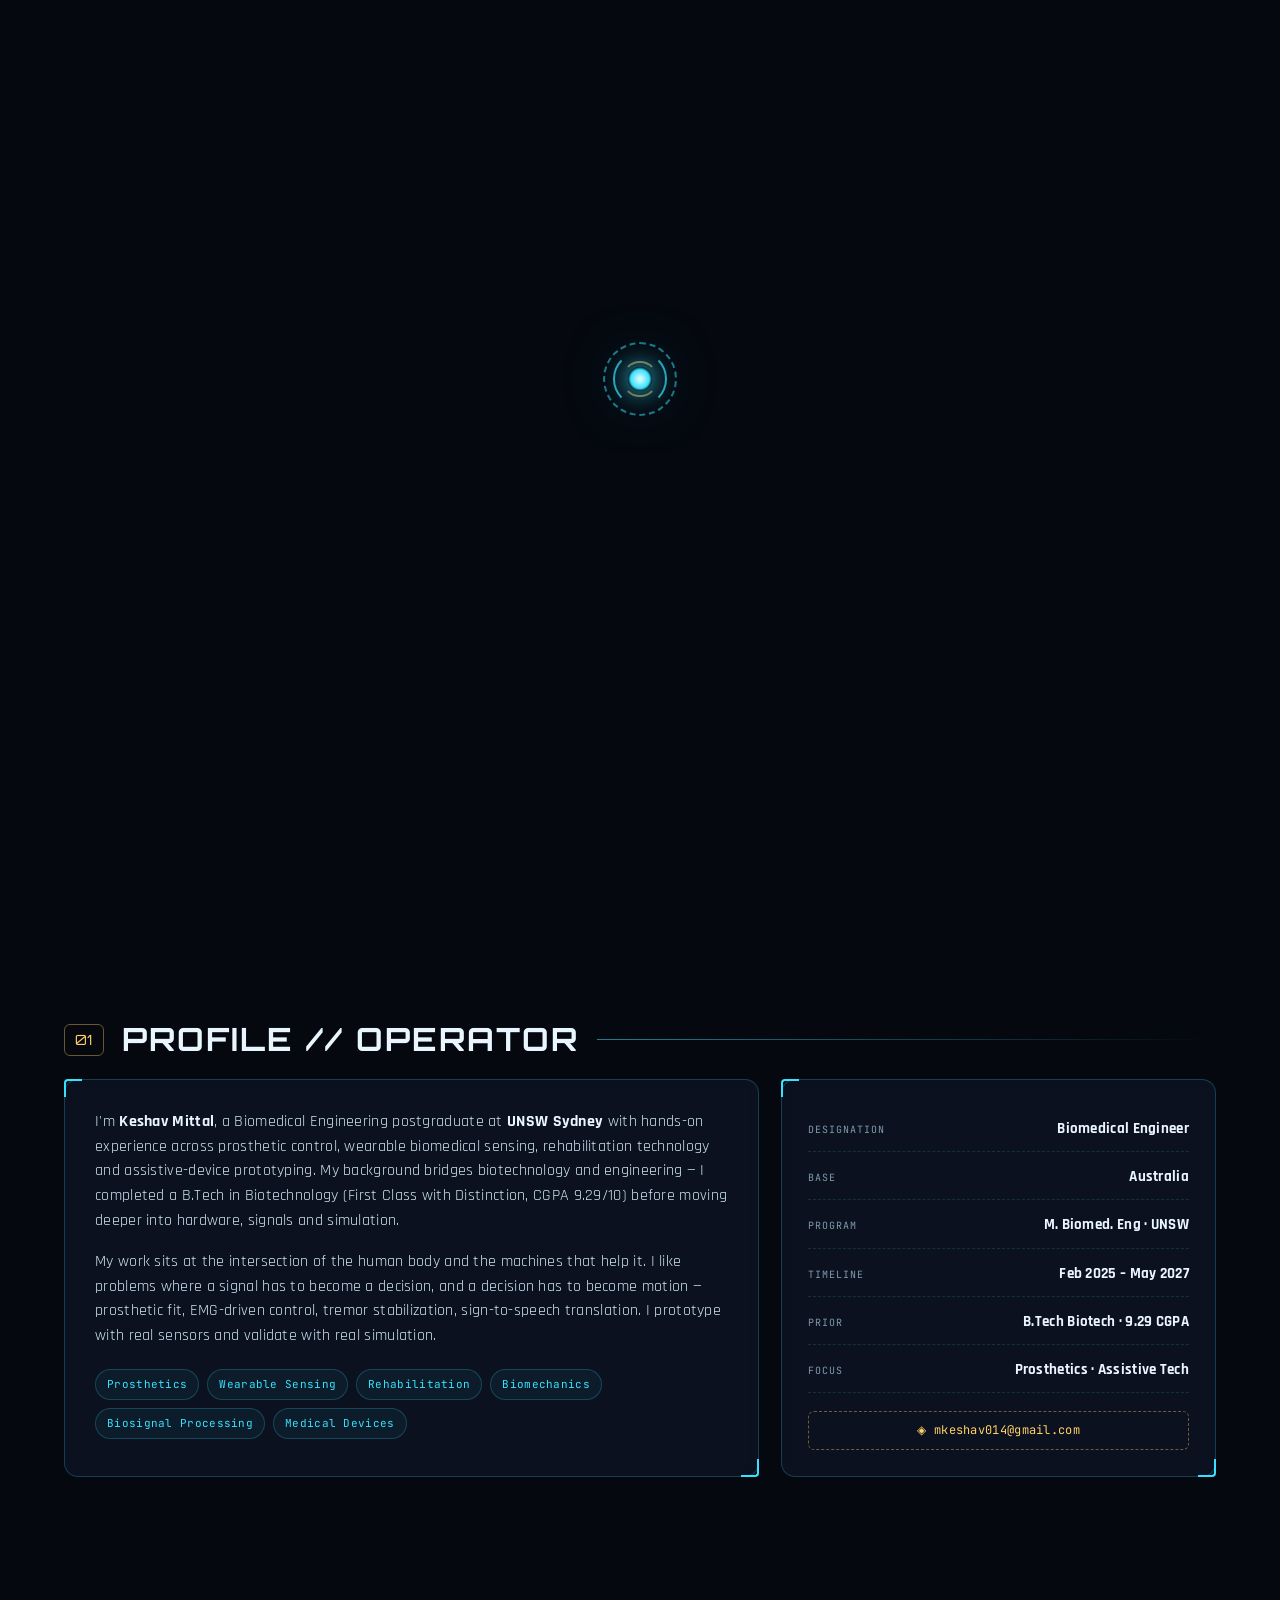
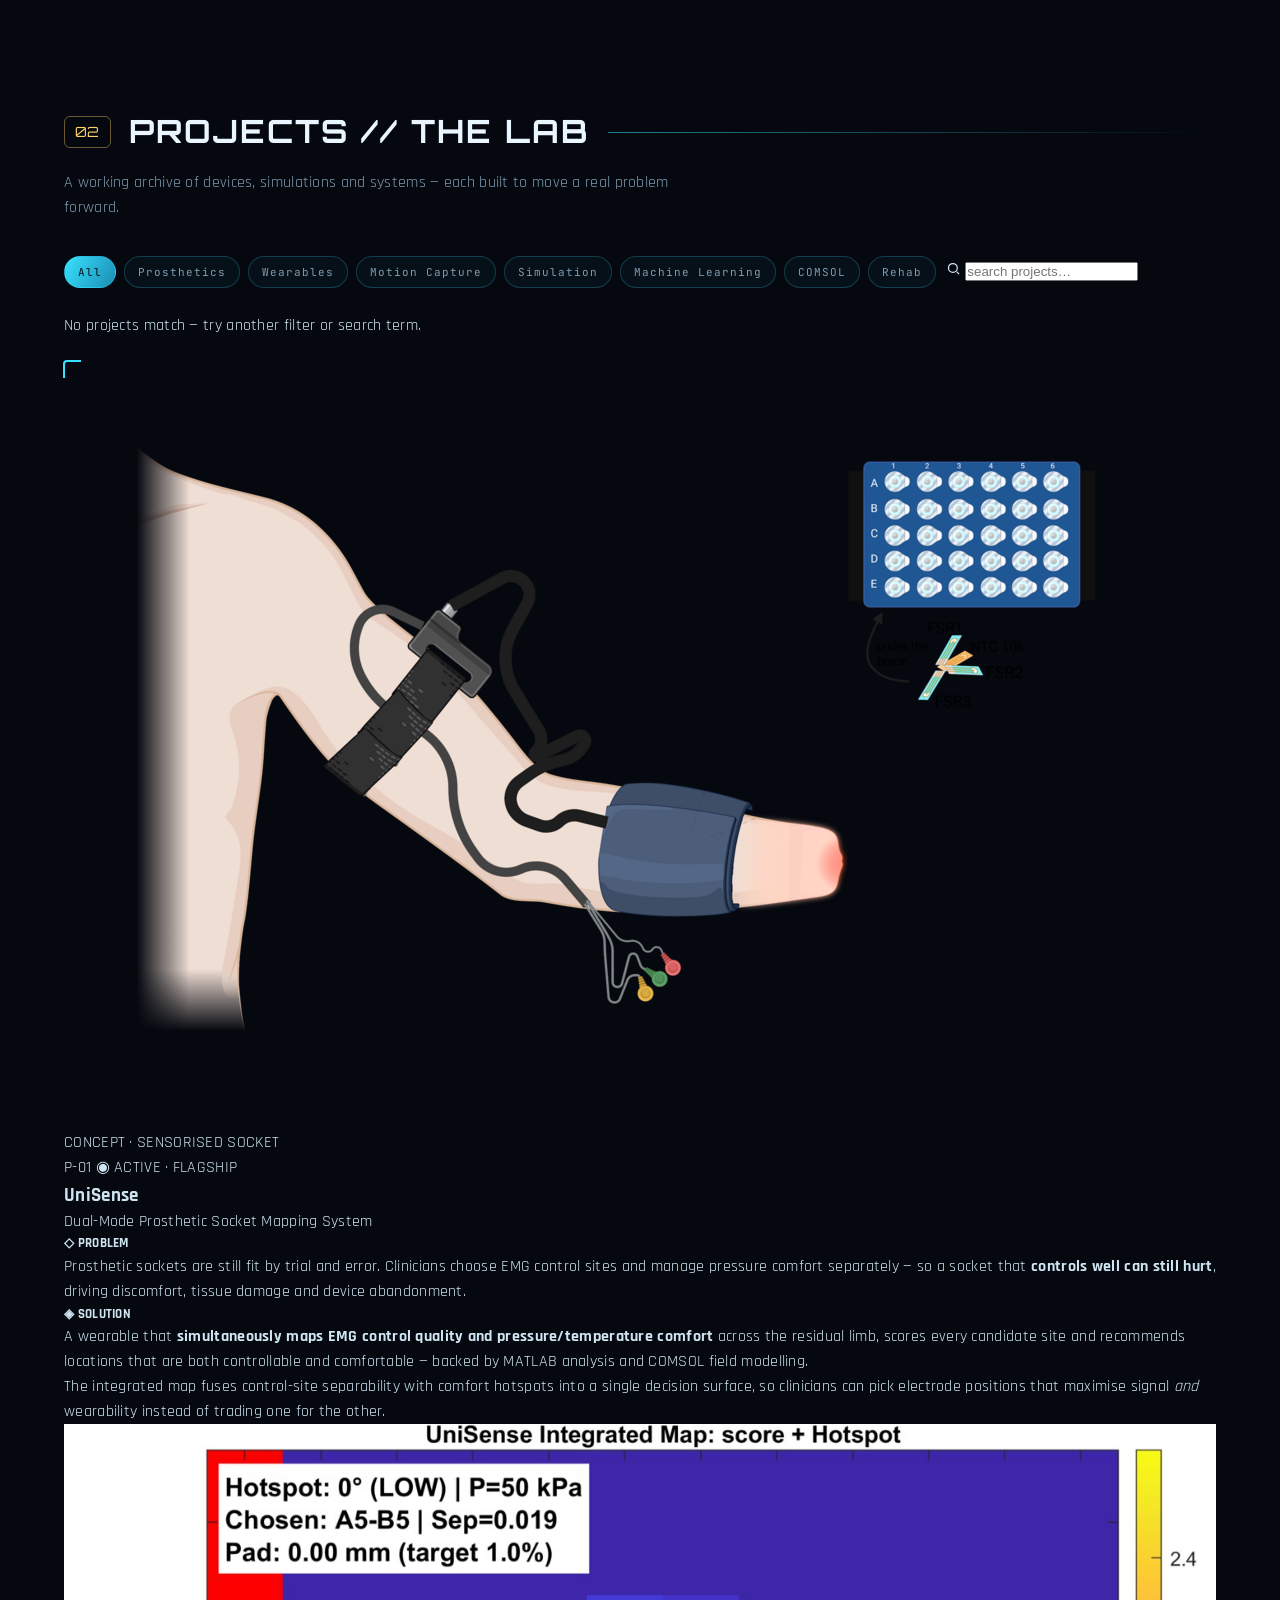
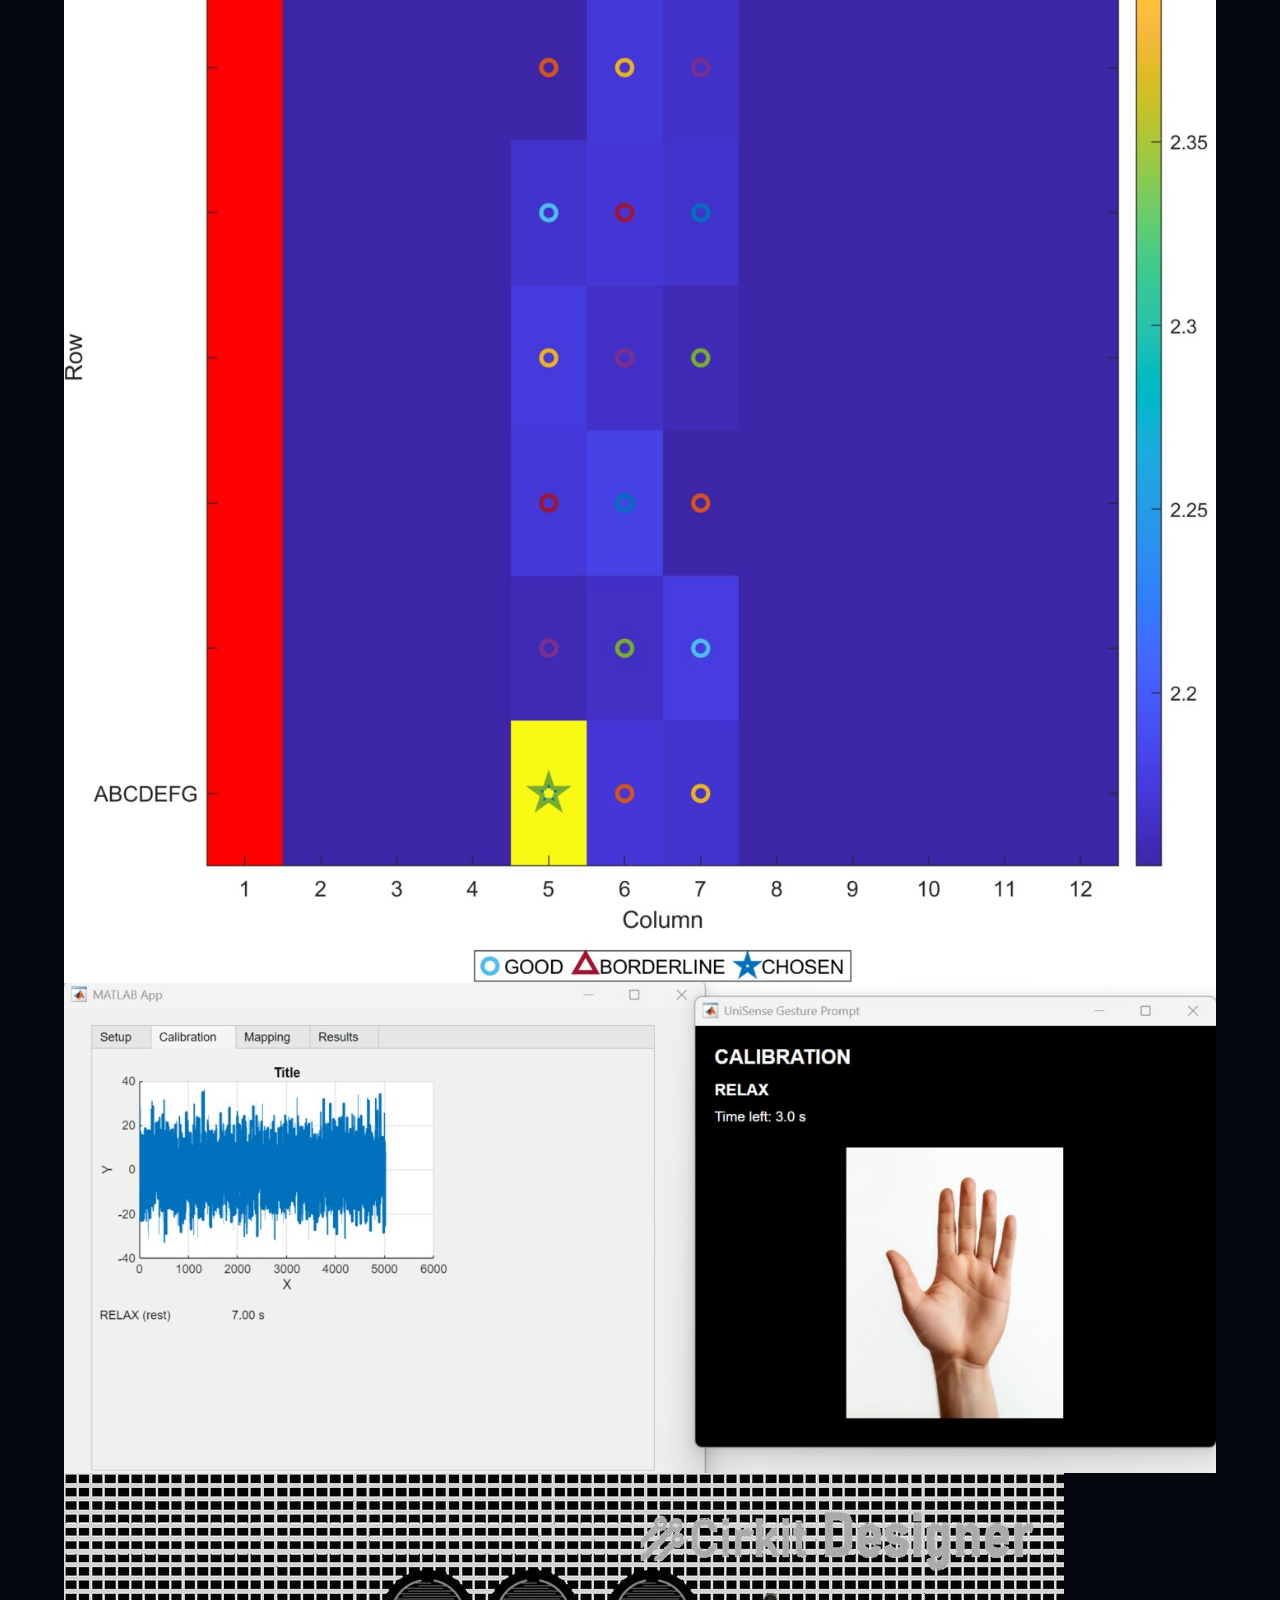
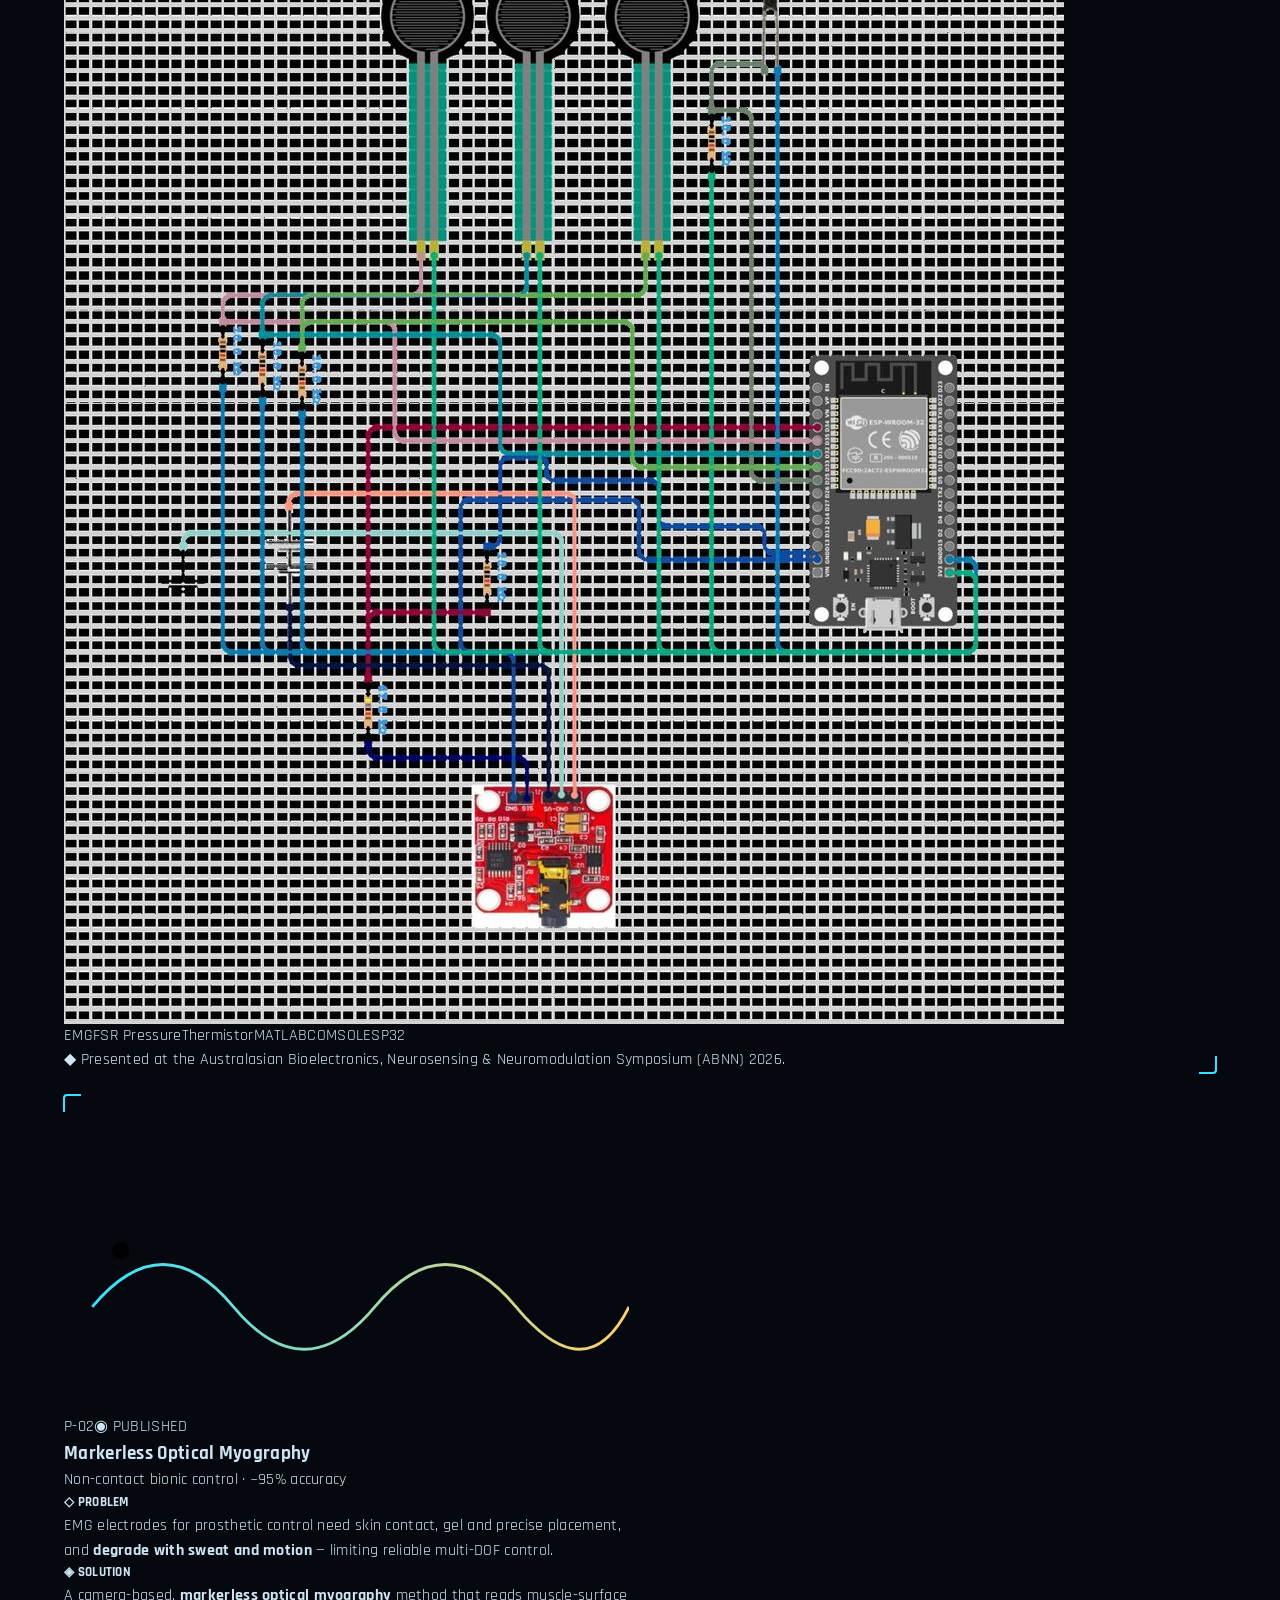
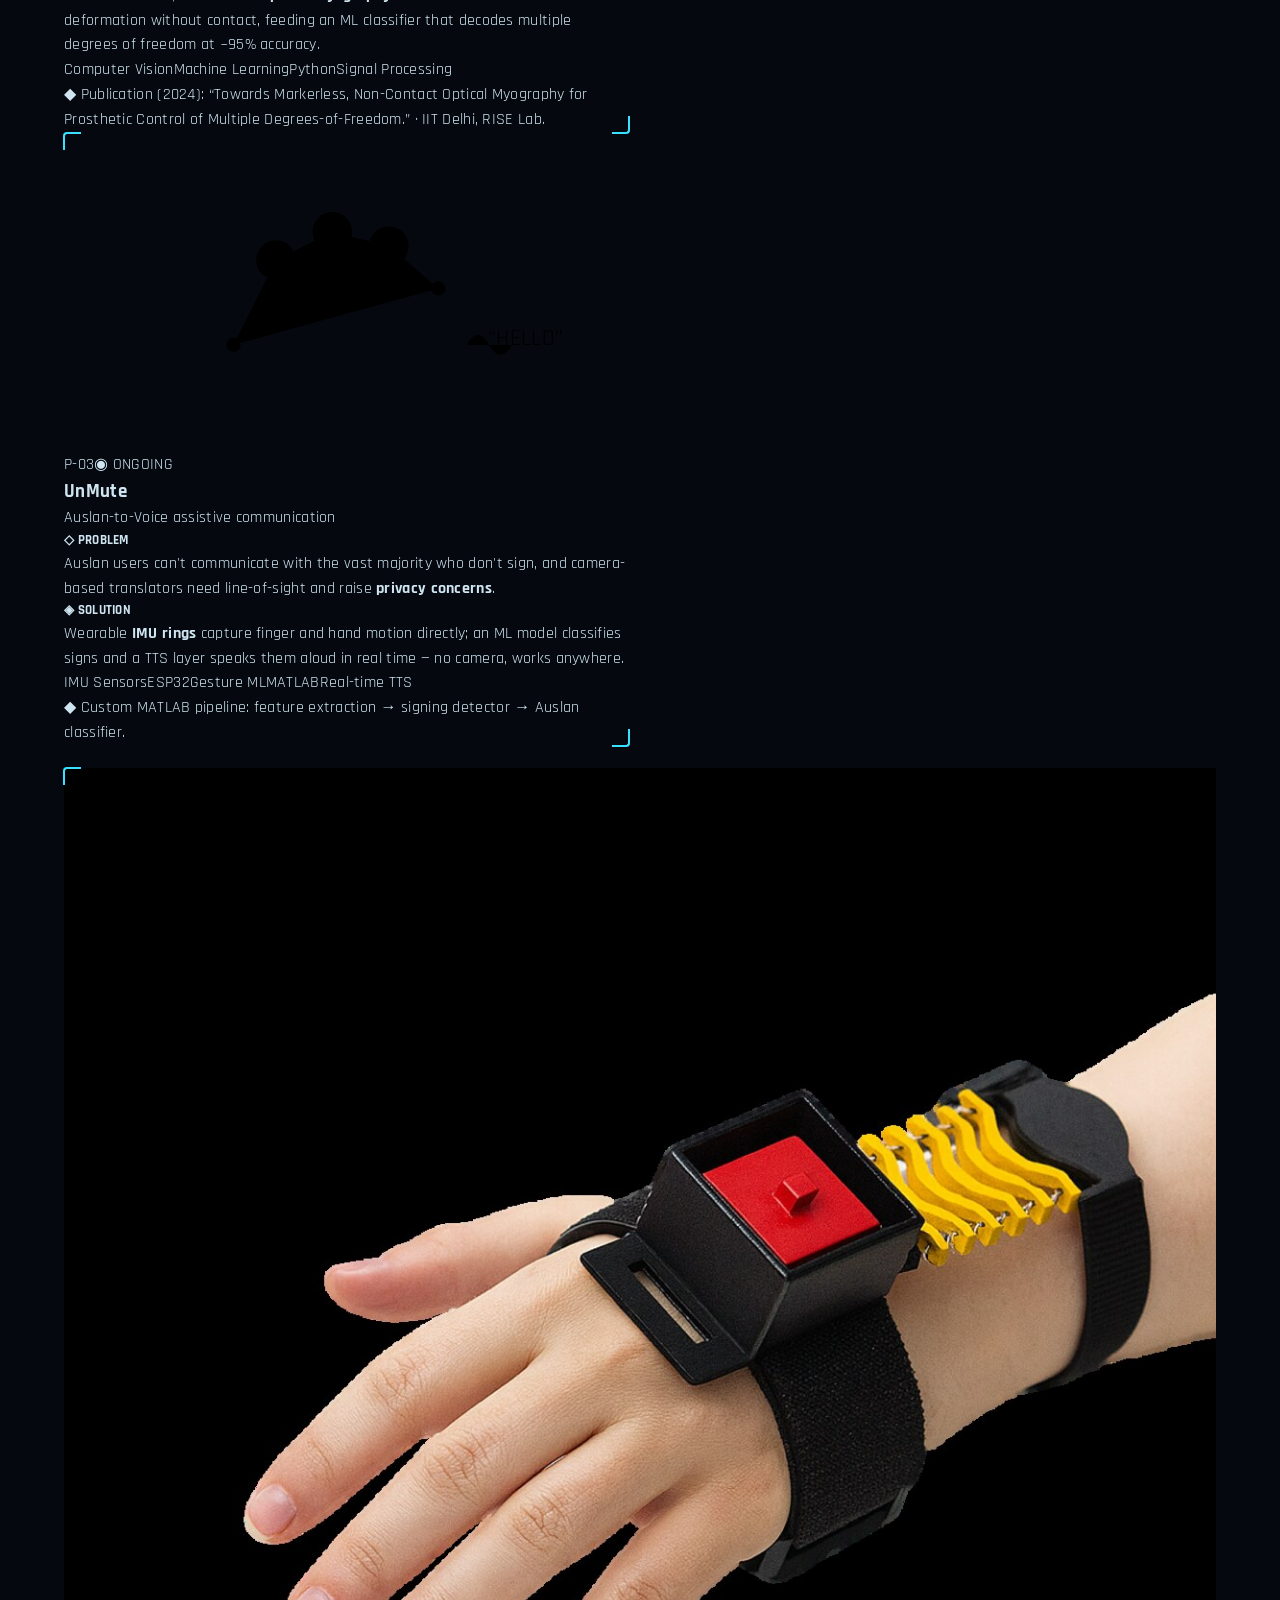
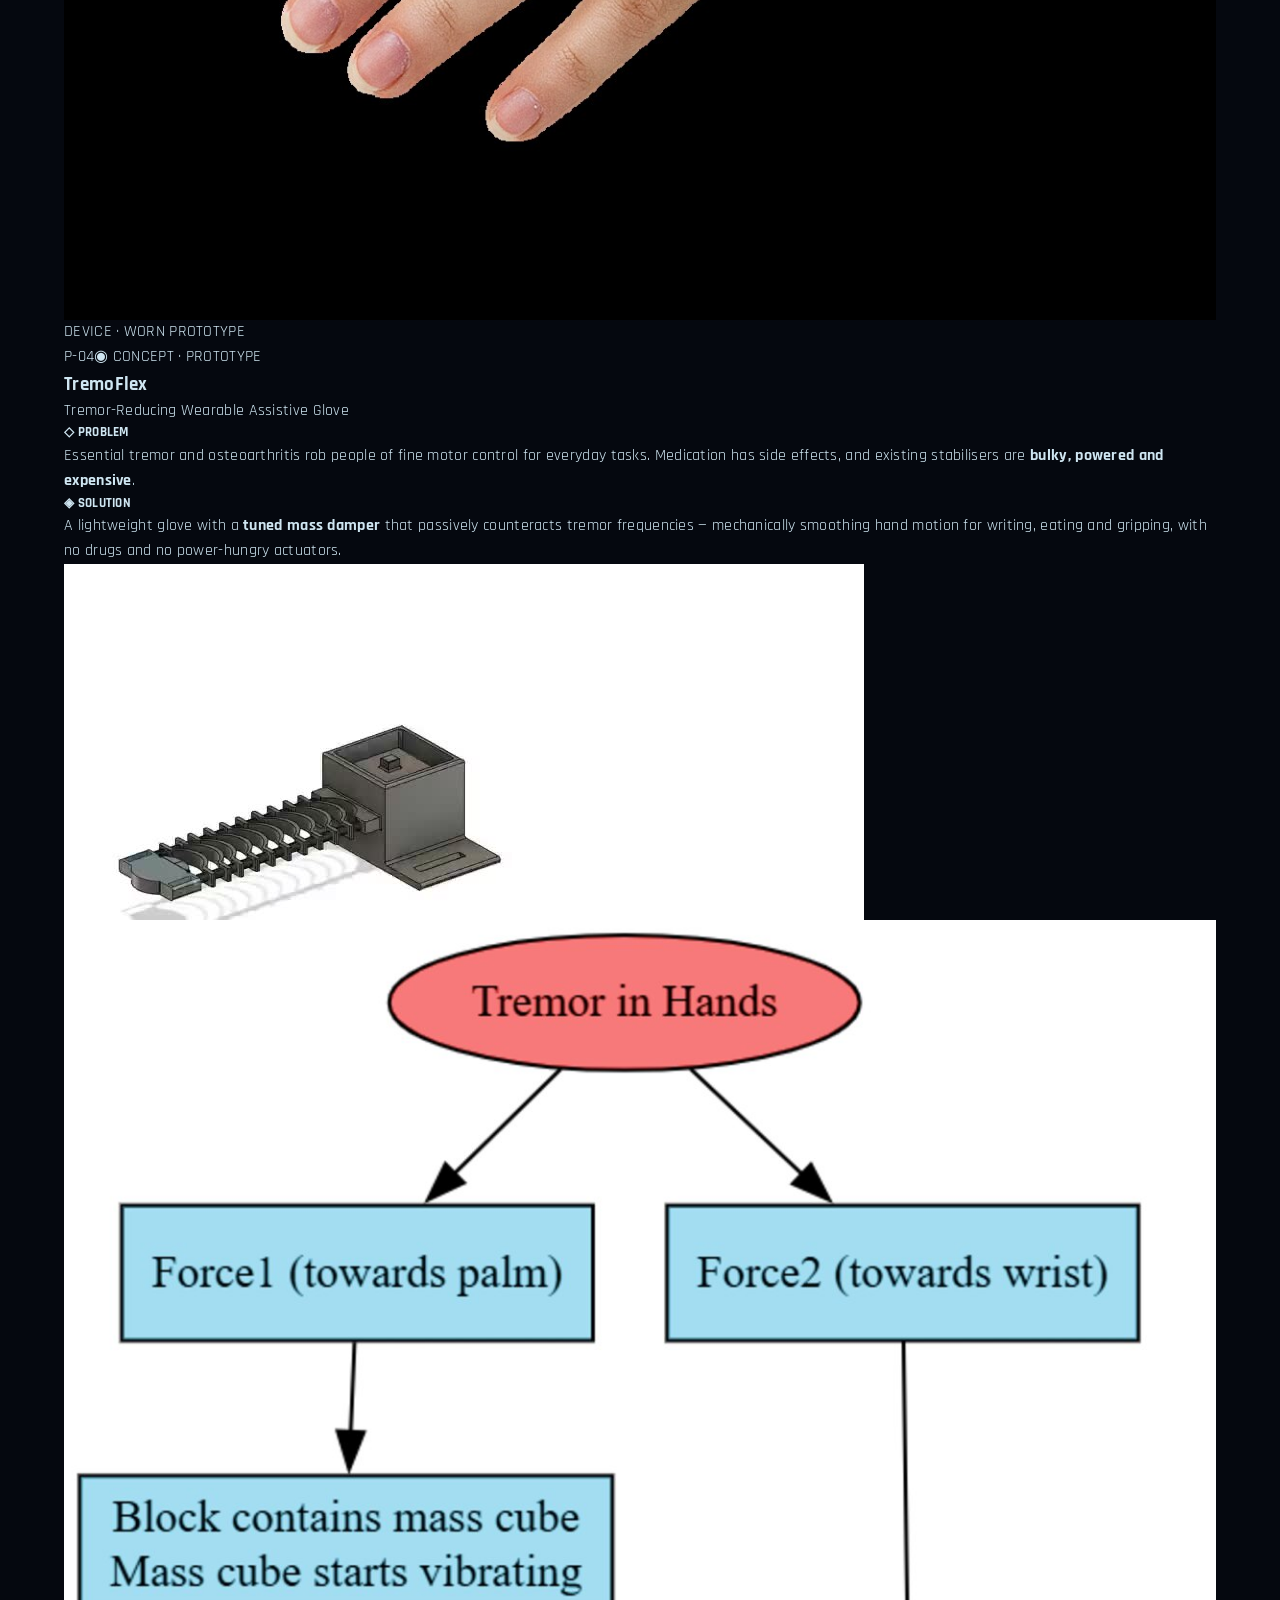
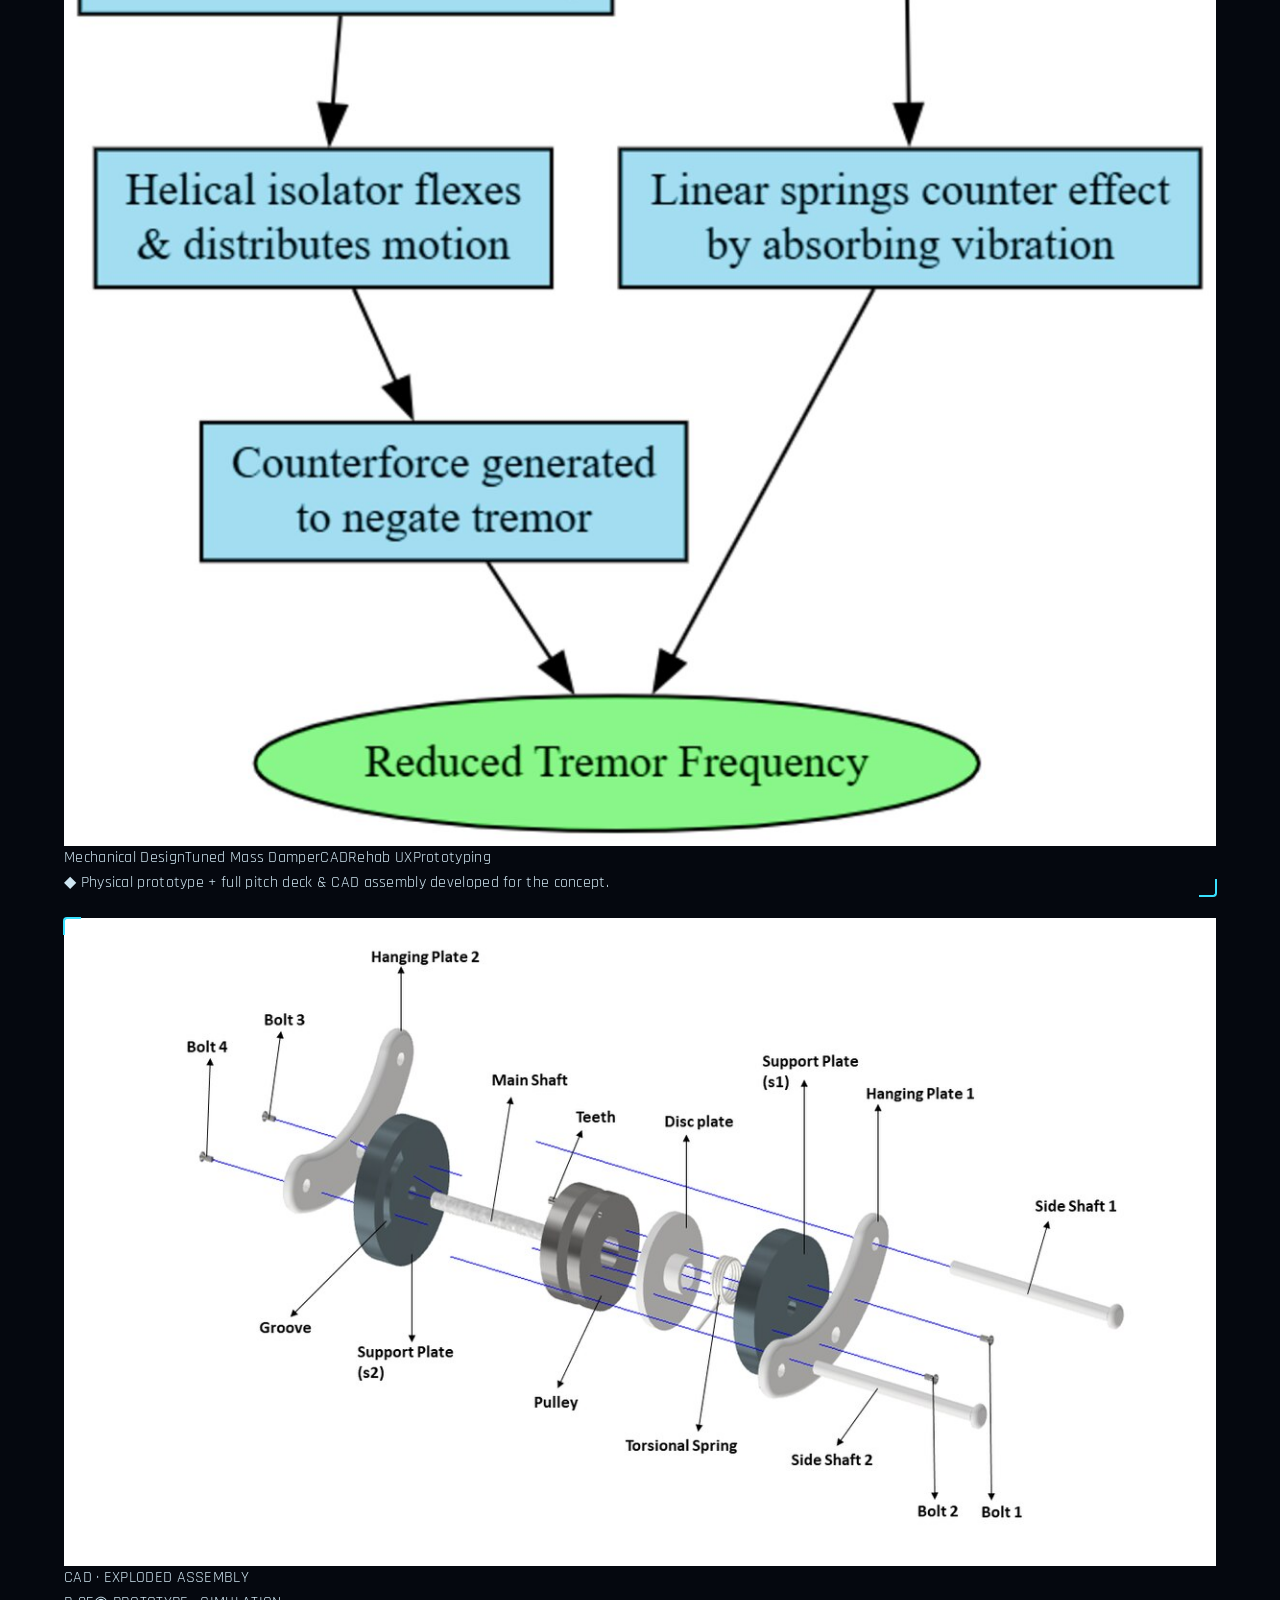
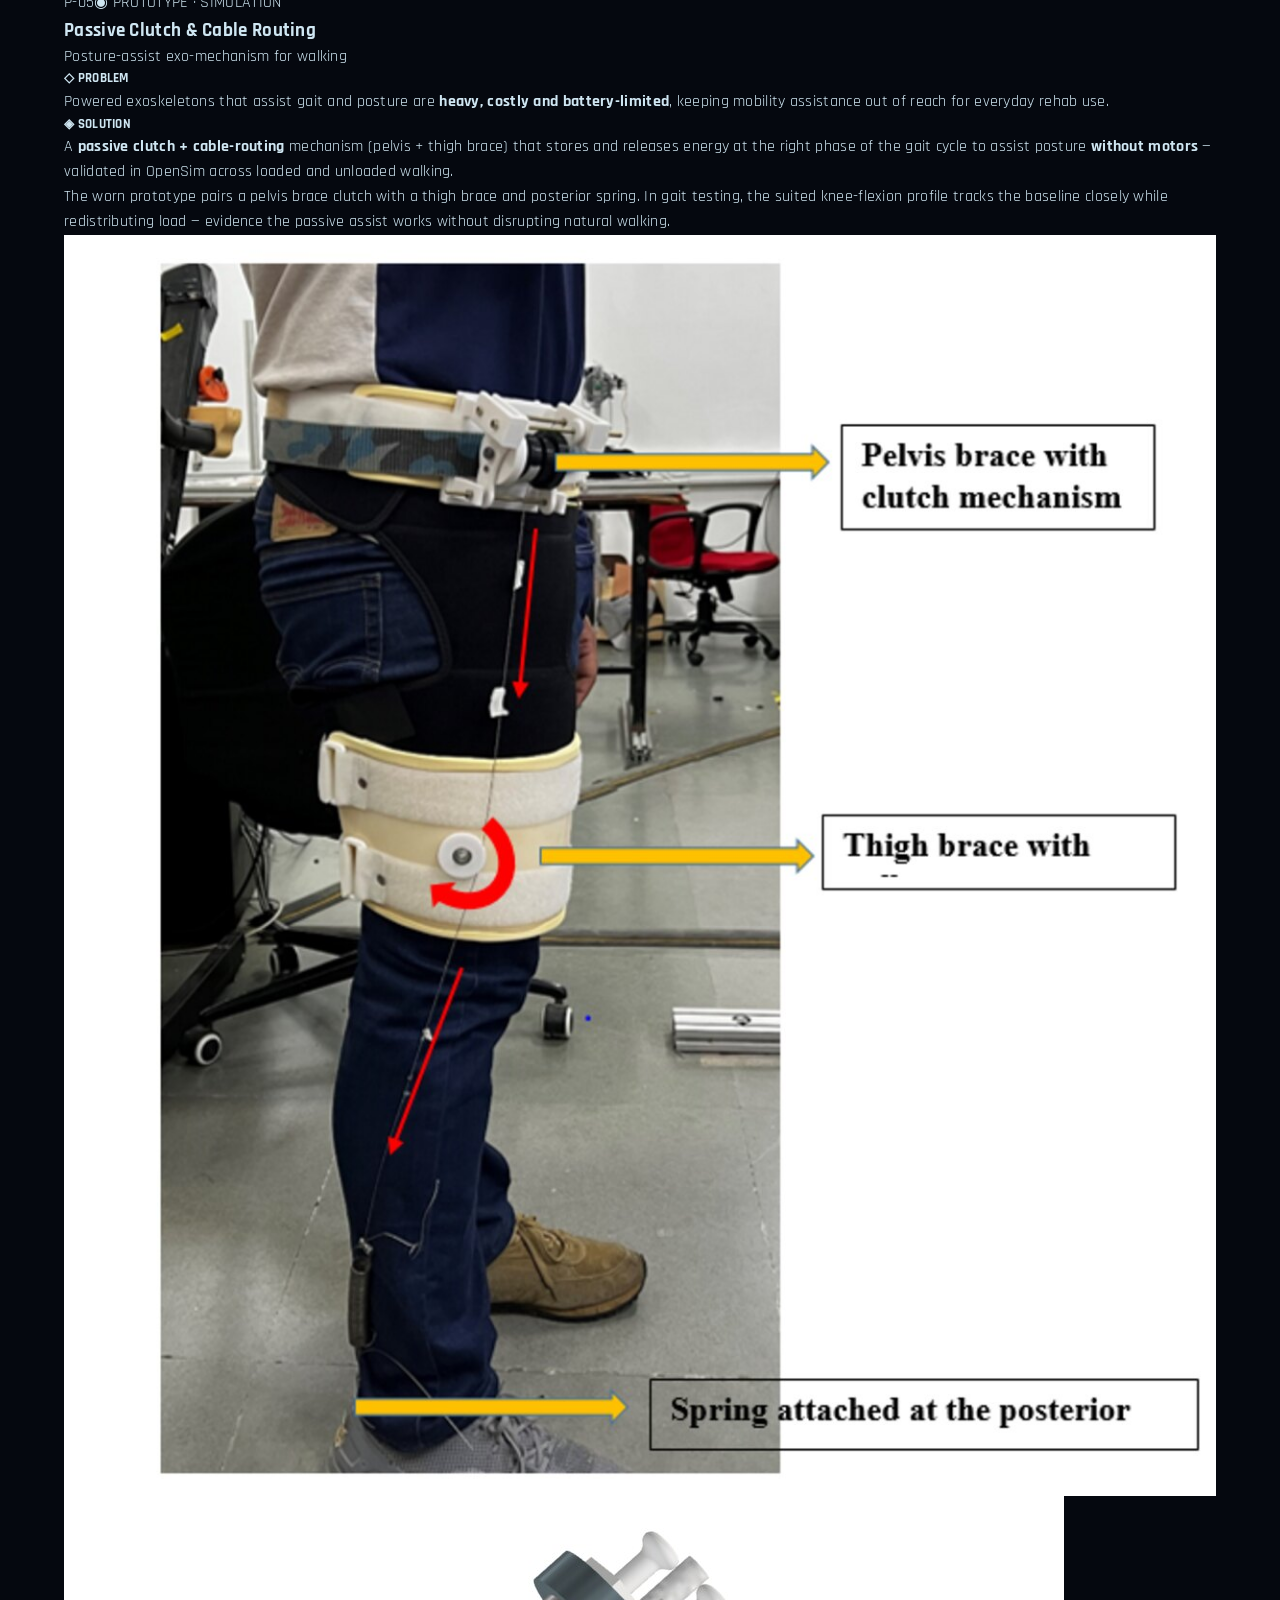
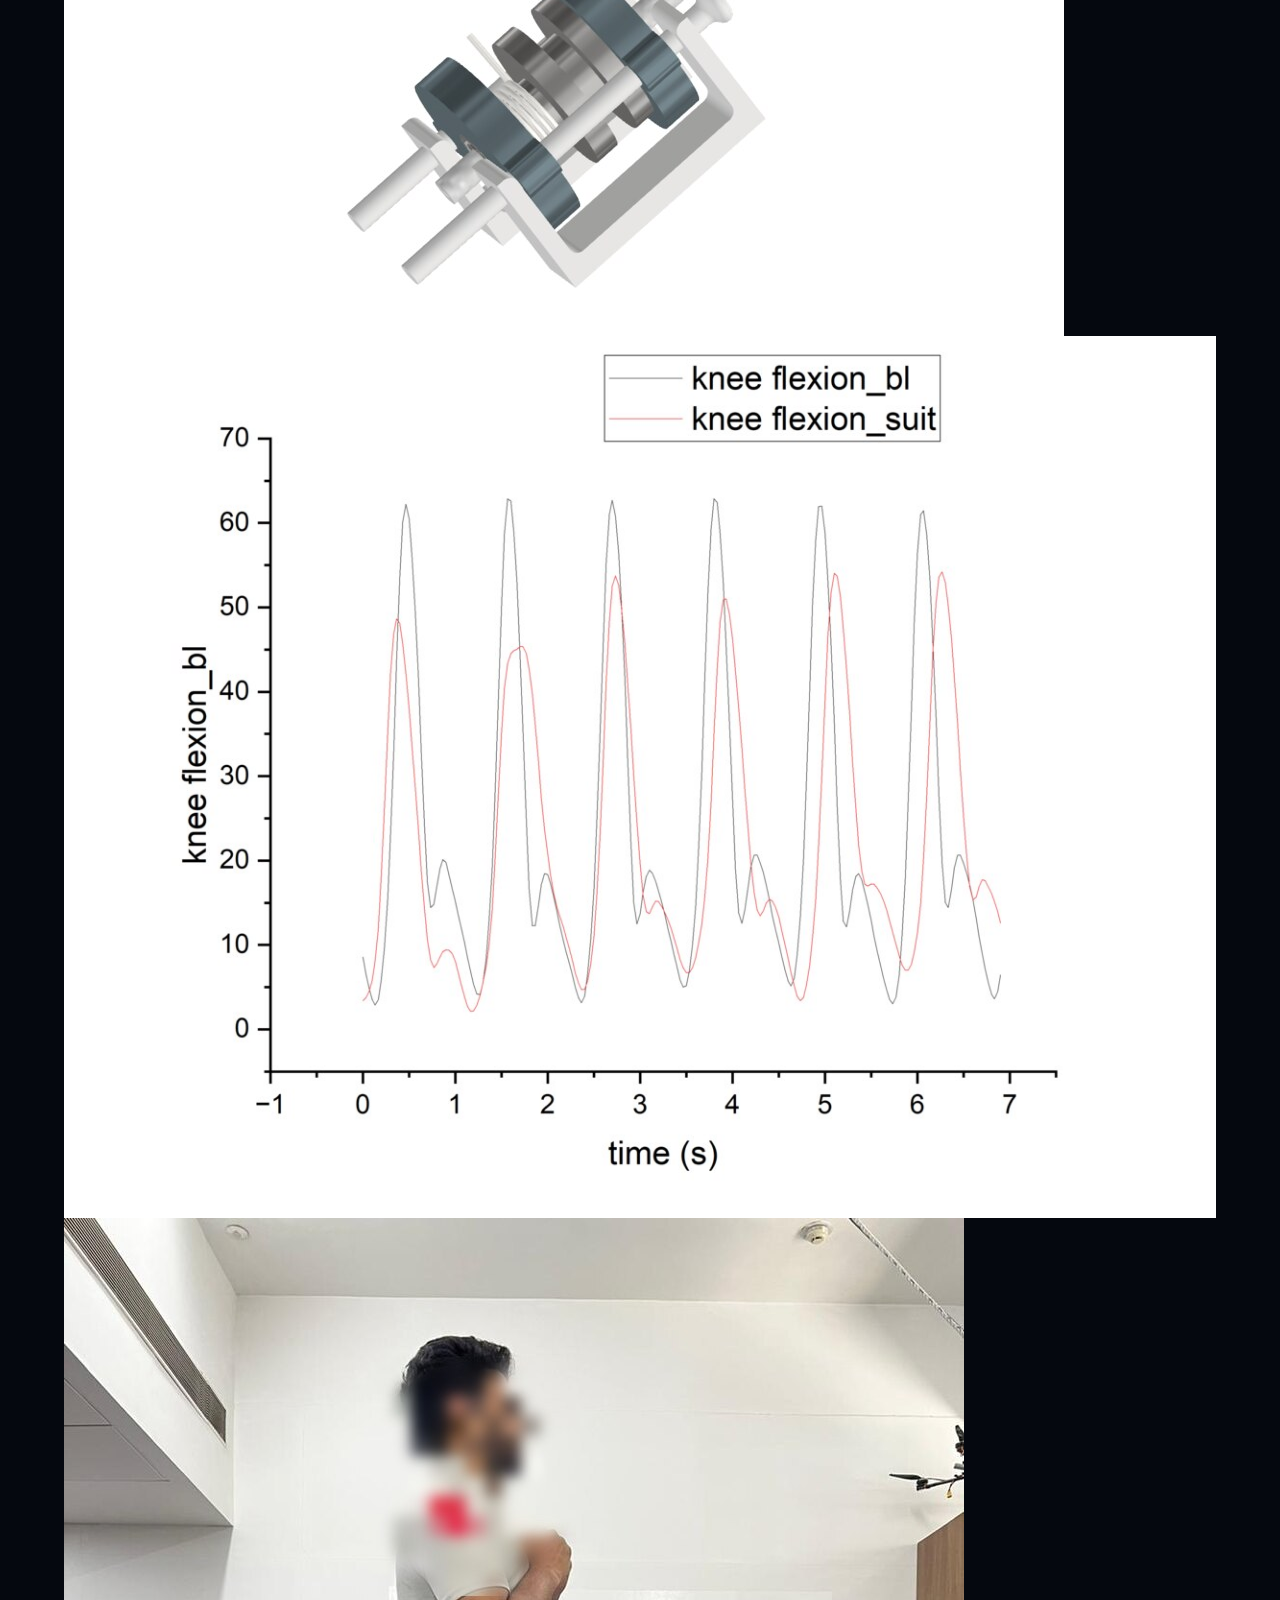
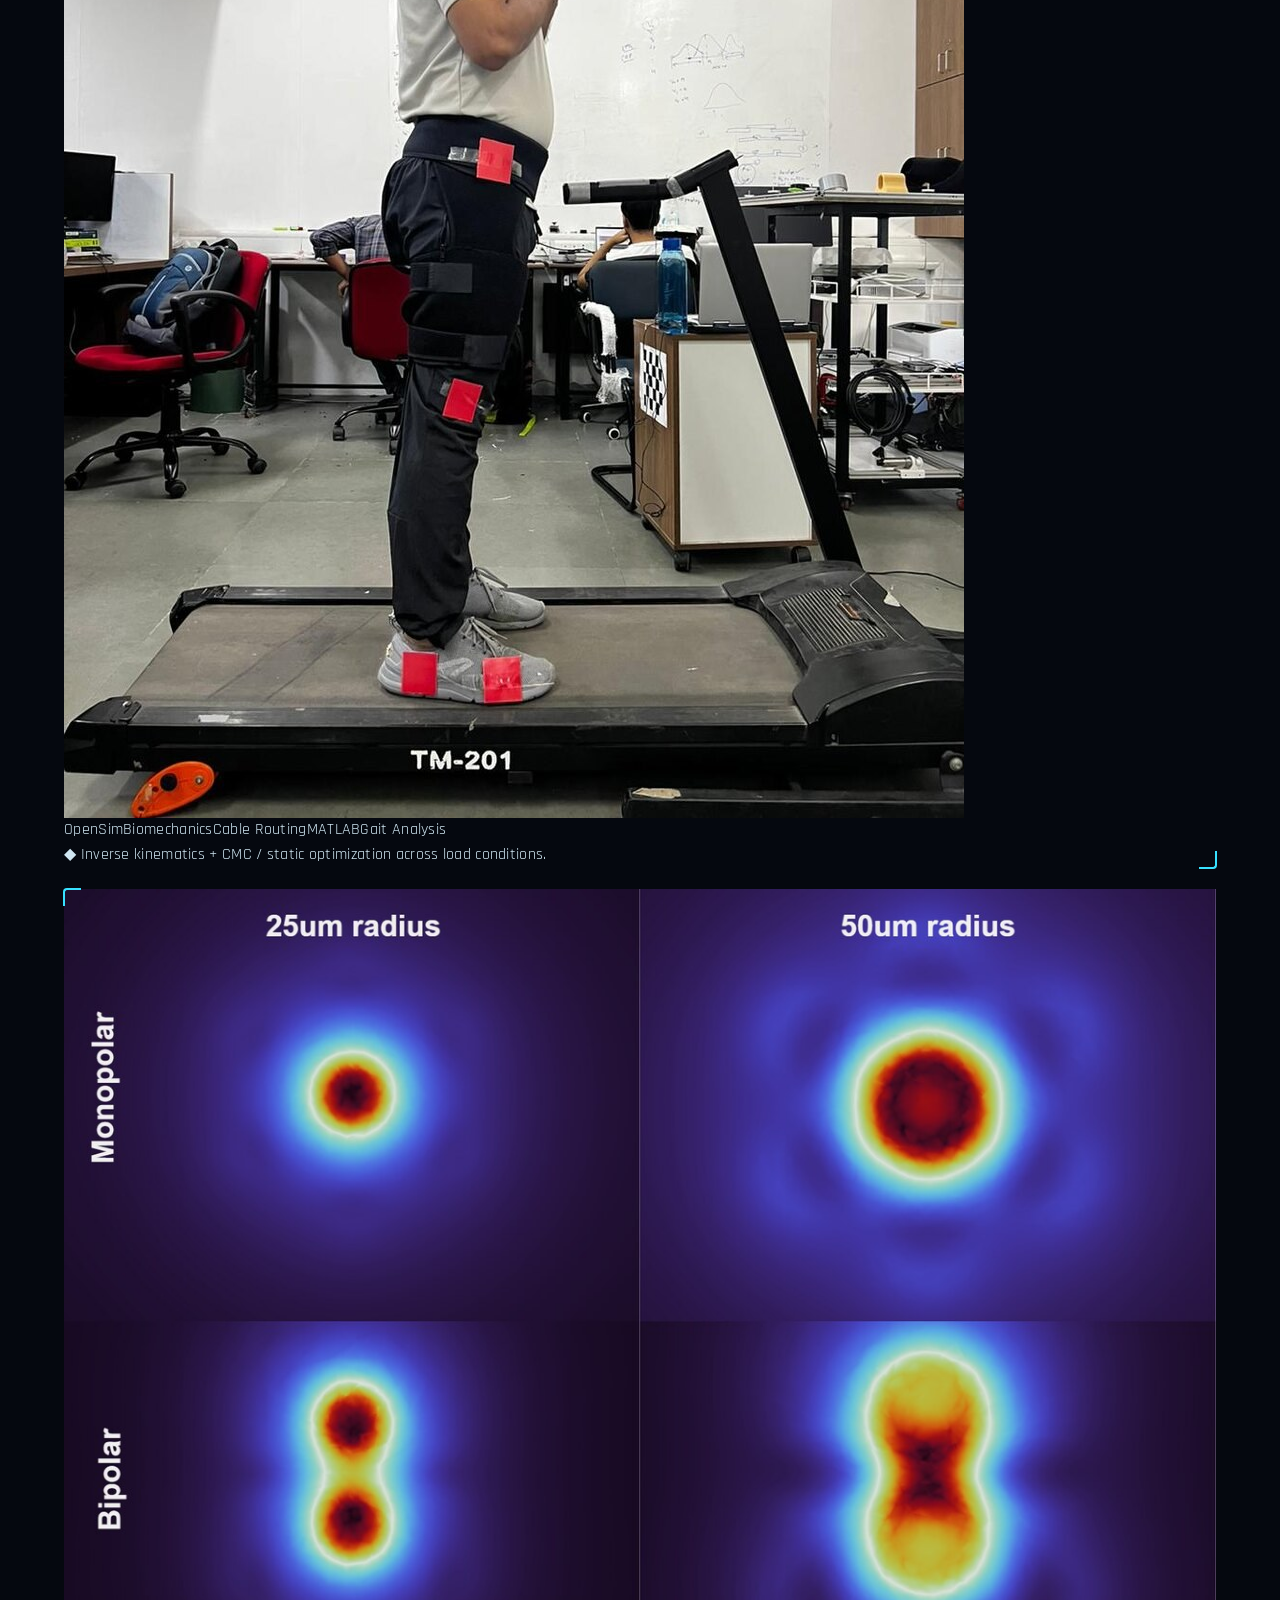
==== index.html @ 2d92335e "Add files via upload" ====
<!DOCTYPE html>
<html lang="en">
<head>
<meta charset="UTF-8" />
<meta name="viewport" content="width=device-width, initial-scale=1.0" />
<title>Keshav Mittal — Biomedical Engineer</title>
<meta name="description" content="Keshav Mittal — Biomedical Engineer. Prosthetic control, wearable biomedical sensing, rehabilitation technology and assistive device prototyping." />
<link rel="preconnect" href="https://fonts.googleapis.com" />
<link rel="preconnect" href="https://fonts.gstatic.com" crossorigin />
<link href="https://fonts.googleapis.com/css2?family=Orbitron:wght@500;700;900&family=Rajdhani:wght@400;500;600;700&family=JetBrains+Mono:wght@400;500&display=swap" rel="stylesheet" />
<link rel="stylesheet" href="css/styles.css" />
</head>
<body>

<!-- ===== BOOT SEQUENCE ===== -->
<div id="boot" class="boot">
  <div class="boot-core">
    <div class="reactor small"><span></span><span></span><span></span><i></i></div>
    <div class="boot-log" id="bootLog"></div>
  </div>
</div>

<!-- ===== BACKGROUND FX ===== -->
<canvas id="fx"></canvas>
<div class="grid-overlay"></div>
<div class="scanline"></div>

<!-- ===== NAV ===== -->
<header class="nav" id="nav">
  <a href="#top" class="brand">
    <span class="brand-mark">KM</span>
    <span class="brand-txt">KESHAV&nbsp;MITTAL<em>// BIOMEDICAL ENGINEER</em></span>
  </a>
</header>

<main id="top">

<!-- ===== HERO ===== -->
<section class="hero" id="hero">
  <div class="hero-hud">
    <span class="hud-tag tl">◤ SYS.ONLINE</span>
    <span class="hud-tag tr">LOC · AUSTRALIA ◥</span>
    <span class="hud-tag bl">◣ UNSW · M.BIOMED.ENG</span>
    <span class="hud-tag br">STATUS · BUILDING ◢</span>
  </div>

  <div class="hero-inner">
    <div class="hero-left">
      <p class="eyebrow"><i class="dot"></i> BIOMEDICAL ENGINEER · DEVICE DESIGNER</p>
      <h1 class="hero-title">
        <span class="line">ENGINEERING</span>
        <span class="line accent">HUMAN-CENTERED</span>
        <span class="line">MEDICAL DEVICES</span>
      </h1>
      <p class="hero-sub">
        I build prosthetic control systems, wearable biosensors and rehabilitation
        technology — turning biosignals and biomechanics into devices people can
        actually wear, move with, and rely on.
      </p>
      <div class="hero-actions">
        <a href="#projects" class="btn btn-primary">◈ ENTER THE LAB</a>
        <button type="button" class="btn btn-ghost" id="contactBtn">INITIATE CONTACT →</button>
        <button type="button" class="btn btn-voice" id="voiceBtn" aria-label="Play voice briefing"><span class="v-wave"><i></i><i></i><i></i><i></i></span><span class="v-label">VOICE BRIEFING</span></button>
      </div>
      <div class="hero-stats">
        <div><b data-count="10">0</b><span>Core projects</span></div>
        <div><b data-count="3">0</b><span>Research labs</span></div>
        <div><b data-count="1">0</b><span>Publication</span></div>
        <div><b data-count="4">0</b><span>Years research</span></div>
      </div>
    </div>

    <div class="hero-right">
      <div class="reactor-frame">
        <div class="reactor big">
          <span></span><span></span><span></span><i></i>
          <div class="reactor-photo"><img src="assets/img/profile.jpg" alt="Keshav Mittal" /></div>
        </div>
        <svg class="orbit-ring" viewBox="0 0 400 400">
          <circle cx="200" cy="200" r="180" />
          <circle cx="200" cy="200" r="150" class="dash" />
        </svg>
        <span class="chip c1">EMG</span>
        <span class="chip c2">COMSOL</span>
        <span class="chip c3">OpenSim</span>
        <span class="chip c4">MATLAB</span>
      </div>
    </div>
  </div>

  <div class="ecg">
    <svg viewBox="0 0 1200 80" preserveAspectRatio="none">
      <path class="ecg-path" d="M0,40 L200,40 L220,40 L235,15 L250,65 L265,40 L300,40 L500,40 L520,40 L535,12 L550,68 L565,40 L620,40 L820,40 L840,40 L855,15 L870,65 L885,40 L940,40 L1200,40" />
    </svg>
  </div>
</section>

<!-- ===== ABOUT ===== -->
<section class="section" id="about">
  <div class="sec-head">
    <span class="sec-index">01</span>
    <h2>PROFILE // OPERATOR</h2>
    <span class="sec-rule"></span>
  </div>
  <div class="about-grid">
    <div class="panel about-bio">
      <div class="panel-corners"></div>
      <p>
        I'm <strong>Keshav Mittal</strong>, a Biomedical Engineering postgraduate at
        <strong>UNSW Sydney</strong> with hands-on experience across prosthetic control,
        wearable biomedical sensing, rehabilitation technology and assistive-device
        prototyping. My background bridges biotechnology and engineering — I completed a
        B.Tech in Biotechnology (First Class with Distinction, CGPA 9.29/10) before moving
        deeper into hardware, signals and simulation.
      </p>
      <p>
        My work sits at the intersection of the human body and the machines that help it.
        I like problems where a signal has to become a decision, and a decision has to
        become motion — prosthetic fit, EMG-driven control, tremor stabilization,
        sign-to-speech translation. I prototype with real sensors and validate with real
        simulation.
      </p>
      <div class="focus-tags">
        <span>Prosthetics</span><span>Wearable Sensing</span><span>Rehabilitation</span>
        <span>Biomechanics</span><span>Biosignal Processing</span><span>Medical Devices</span>
      </div>
    </div>
    <div class="panel about-meta">
      <div class="panel-corners"></div>
      <ul class="specsheet">
        <li><span>DESIGNATION</span><b>Biomedical Engineer</b></li>
        <li><span>BASE</span><b>Australia</b></li>
        <li><span>PROGRAM</span><b>M. Biomed. Eng · UNSW</b></li>
        <li><span>TIMELINE</span><b>Feb 2025 – May 2027</b></li>
        <li><span>PRIOR</span><b>B.Tech Biotech · 9.29 CGPA</b></li>
        <li><span>FOCUS</span><b>Prosthetics · Assistive Tech</b></li>
      </ul>
      <a class="mini-cta" href="mailto:mkeshav014@gmail.com">◈ mkeshav014@gmail.com</a>
    </div>
  </div>
</section>

<!-- ===== PROJECTS ===== -->
<section class="section" id="projects">
  <div class="sec-head">
    <span class="sec-index">02</span>
    <h2>PROJECTS // THE LAB</h2>
    <span class="sec-rule"></span>
  </div>
  <p class="sec-lead">A working archive of devices, simulations and systems — each built to move a real problem forward.</p>

  <div class="proj-filter">
    <div class="proj-chips">
      <button class="chip-btn active" data-filter="all">All</button>
      <button class="chip-btn" data-filter="prosthetics">Prosthetics</button>
      <button class="chip-btn" data-filter="wearables">Wearables</button>
      <button class="chip-btn" data-filter="motion-capture">Motion Capture</button>
      <button class="chip-btn" data-filter="simulation">Simulation</button>
      <button class="chip-btn" data-filter="ml">Machine Learning</button>
      <button class="chip-btn" data-filter="comsol">COMSOL</button>
      <button class="chip-btn" data-filter="rehab">Rehab</button>
    </div>
    <label class="proj-search">
      <svg viewBox="0 0 24 24" width="15" height="15" fill="none" stroke="currentColor" stroke-width="2"><circle cx="11" cy="11" r="7"/><path d="M21 21l-4-4"/></svg>
      <input type="text" id="projSearch" placeholder="search projects…" aria-label="Search projects" />
    </label>
    <div class="proj-count" id="projCount"></div>
  </div>

  <div class="projects">
    <div class="proj-empty" id="projEmpty">No projects match — try another filter or search term.</div>

    <!-- UniSense -->
    <article class="proj feat reveal" data-tags="prosthetics wearables comsol">
      <div class="panel-corners"></div>
      <div class="proj-media contain">
        <img src="assets/img/unisense_arm.png" alt="UniSense prosthetic socket on residual limb with sensor array" loading="lazy" />
        <span class="media-tag">CONCEPT · SENSORISED SOCKET</span>
      </div>
      <div class="proj-body">
        <div class="proj-top">
          <span class="proj-id">P-01</span>
          <span class="proj-status live">◉ ACTIVE · FLAGSHIP</span>
        </div>
        <h3>UniSense</h3>
        <p class="proj-tagline">Dual-Mode Prosthetic Socket Mapping System</p>
        <div class="proj-ps">
          <div class="ps problem"><h5>◇ PROBLEM</h5><p>Prosthetic sockets are still fit by trial and error. Clinicians choose EMG control sites and manage pressure comfort separately — so a socket that <strong>controls well can still hurt</strong>, driving discomfort, tissue damage and device abandonment.</p></div>
          <div class="ps solution"><h5>◈ SOLUTION</h5><p>A wearable that <strong>simultaneously maps EMG control quality and pressure/temperature comfort</strong> across the residual limb, scores every candidate site and recommends locations that are both controllable and comfortable — backed by MATLAB analysis and COMSOL field modelling.</p></div>
        </div>
        <p class="proj-desc">
          The integrated map fuses control-site separability with comfort hotspots into a
          single decision surface, so clinicians can pick electrode positions that maximise
          signal <em>and</em> wearability instead of trading one for the other.
        </p>
        <div class="proj-gallery three">
          <img src="assets/img/unisense_map.jpg" alt="UniSense integrated site map" loading="lazy" />
          <img src="assets/img/unisense_calibration.jpg" alt="UniSense calibration &amp; gesture-prompt interface" loading="lazy" />
          <img src="assets/img/unisense_circuit.jpg" alt="UniSense FSR + ESP32 sensor circuit" loading="lazy" />
        </div>
        <div class="proj-tools"><span>EMG</span><span>FSR Pressure</span><span>Thermistor</span><span>MATLAB</span><span>COMSOL</span><span>ESP32</span></div>
        <p class="proj-note">◆ Presented at the Australasian Bioelectronics, Neurosensing &amp; Neuromodulation Symposium (ABNN) 2026.</p>
      </div>
    </article>

    <div class="proj-row">

      <!-- Optical Myography -->
      <article class="proj reveal" data-tags="prosthetics ml">
        <div class="panel-corners"></div>
        <div class="proj-svg">
          <svg viewBox="0 0 400 220" class="viz-omg">
            <defs><linearGradient id="og" x1="0" x2="1"><stop offset="0" stop-color="#38e1ff"/><stop offset="1" stop-color="#ffd166"/></linearGradient></defs>
            <g class="omg-mesh"></g>
            <path class="omg-wave" d="M20,150 Q70,90 120,150 T220,150 T320,150 T400,150" fill="none" stroke="url(#og)" stroke-width="2"/>
            <circle class="omg-scan" cx="40" cy="110" r="6"/>
          </svg>
        </div>
        <div class="proj-body">
          <div class="proj-top"><span class="proj-id">P-02</span><span class="proj-status">◉ PUBLISHED</span></div>
          <h3>Markerless Optical Myography</h3>
          <p class="proj-tagline">Non-contact bionic control · ~95% accuracy</p>
          <div class="proj-ps">
            <div class="ps problem"><h5>◇ PROBLEM</h5><p>EMG electrodes for prosthetic control need skin contact, gel and precise placement, and <strong>degrade with sweat and motion</strong> — limiting reliable multi-DOF control.</p></div>
            <div class="ps solution"><h5>◈ SOLUTION</h5><p>A camera-based, <strong>markerless optical myography</strong> method that reads muscle-surface deformation without contact, feeding an ML classifier that decodes multiple degrees of freedom at ~95% accuracy.</p></div>
          </div>
          <div class="proj-tools"><span>Computer Vision</span><span>Machine Learning</span><span>Python</span><span>Signal Processing</span></div>
          <p class="proj-note">◆ Publication (2024): “Towards Markerless, Non-Contact Optical Myography for Prosthetic Control of Multiple Degrees-of-Freedom.” · IIT Delhi, RISE Lab.</p>
        </div>
      </article>

      <!-- UnMute -->
      <article class="proj reveal" data-tags="wearables ml">
        <div class="panel-corners"></div>
        <div class="proj-svg">
          <svg viewBox="0 0 400 220" class="viz-unmute">
            <g class="hand-nodes">
              <circle cx="120" cy="150" r="5"/><circle cx="150" cy="90" r="5"/>
              <circle cx="190" cy="70" r="5"/><circle cx="230" cy="80" r="5"/>
              <circle cx="265" cy="110" r="5"/>
            </g>
            <path class="hand-link" d="M120,150 L150,90 L190,70 L230,80 L265,110"/>
            <g class="imu-rings">
              <circle cx="150" cy="90" r="14"/><circle cx="190" cy="70" r="14"/><circle cx="230" cy="80" r="14"/>
            </g>
            <text x="300" y="150" class="voice-out">“HELLO”</text>
            <path class="sound-wave" d="M285,150 q8,-14 16,0 t16,0"/>
          </svg>
        </div>
        <div class="proj-body">
          <div class="proj-top"><span class="proj-id">P-03</span><span class="proj-status live">◉ ONGOING</span></div>
          <h3>UnMute</h3>
          <p class="proj-tagline">Auslan-to-Voice assistive communication</p>
          <div class="proj-ps">
            <div class="ps problem"><h5>◇ PROBLEM</h5><p>Auslan users can't communicate with the vast majority who don't sign, and camera-based translators need line-of-sight and raise <strong>privacy concerns</strong>.</p></div>
            <div class="ps solution"><h5>◈ SOLUTION</h5><p>Wearable <strong>IMU rings</strong> capture finger and hand motion directly; an ML model classifies signs and a TTS layer speaks them aloud in real time — no camera, works anywhere.</p></div>
          </div>
          <div class="proj-tools"><span>IMU Sensors</span><span>ESP32</span><span>Gesture ML</span><span>MATLAB</span><span>Real-time TTS</span></div>
          <p class="proj-note">◆ Custom MATLAB pipeline: feature extraction → signing detector → Auslan classifier.</p>
        </div>
      </article>

    </div>

    <!-- TremoFlex feature -->
    <article class="proj feat reveal" data-tags="wearables rehab">
      <div class="panel-corners"></div>
      <div class="proj-media contain">
        <img src="assets/img/tremoflex_device.jpg" alt="TremoFlex wearable prototype on hand — tuned mass damper" loading="lazy" />
        <span class="media-tag">DEVICE · WORN PROTOTYPE</span>
      </div>
      <div class="proj-body">
        <div class="proj-top"><span class="proj-id">P-04</span><span class="proj-status">◉ CONCEPT · PROTOTYPE</span></div>
        <h3>TremoFlex</h3>
        <p class="proj-tagline">Tremor-Reducing Wearable Assistive Glove</p>
        <div class="proj-ps">
          <div class="ps problem"><h5>◇ PROBLEM</h5><p>Essential tremor and osteoarthritis rob people of fine motor control for everyday tasks. Medication has side effects, and existing stabilisers are <strong>bulky, powered and expensive</strong>.</p></div>
          <div class="ps solution"><h5>◈ SOLUTION</h5><p>A lightweight glove with a <strong>tuned mass damper</strong> that passively counteracts tremor frequencies — mechanically smoothing hand motion for writing, eating and gripping, with no drugs and no power-hungry actuators.</p></div>
        </div>
        <div class="proj-gallery">
          <video autoplay muted loop playsinline poster="assets/img/tremoflex_poster.jpg"><source src="assets/img/tremoflex.mp4" type="video/mp4" /></video>
          <img src="assets/img/tremoflex_flow.jpg" alt="TremoFlex working principle flowchart" loading="lazy" />
        </div>
        <div class="proj-tools"><span>Mechanical Design</span><span>Tuned Mass Damper</span><span>CAD</span><span>Rehab UX</span><span>Prototyping</span></div>
        <p class="proj-note">◆ Physical prototype + full pitch deck &amp; CAD assembly developed for the concept.</p>
      </div>
    </article>

    <!-- Clutch mechanism feature -->
    <article class="proj feat reveal" data-tags="simulation motion-capture rehab">
      <div class="panel-corners"></div>
      <div class="proj-media contain">
        <img src="assets/img/clutch_cad.jpg" alt="Passive clutch mechanism — exploded CAD assembly" loading="lazy" />
        <span class="media-tag">CAD · EXPLODED ASSEMBLY</span>
      </div>
      <div class="proj-body">
        <div class="proj-top"><span class="proj-id">P-05</span><span class="proj-status">◉ PROTOTYPE · SIMULATION</span></div>
        <h3>Passive Clutch &amp; Cable Routing</h3>
        <p class="proj-tagline">Posture-assist exo-mechanism for walking</p>
        <div class="proj-ps">
          <div class="ps problem"><h5>◇ PROBLEM</h5><p>Powered exoskeletons that assist gait and posture are <strong>heavy, costly and battery-limited</strong>, keeping mobility assistance out of reach for everyday rehab use.</p></div>
          <div class="ps solution"><h5>◈ SOLUTION</h5><p>A <strong>passive clutch + cable-routing</strong> mechanism (pelvis + thigh brace) that stores and releases energy at the right phase of the gait cycle to assist posture <strong>without motors</strong> — validated in OpenSim across loaded and unloaded walking.</p></div>
        </div>
        <p class="proj-desc">
          The worn prototype pairs a pelvis brace clutch with a thigh brace and posterior
          spring. In gait testing, the suited knee-flexion profile tracks the baseline
          closely while redistributing load — evidence the passive assist works without
          disrupting natural walking.
        </p>
        <div class="proj-gallery">
          <img src="assets/img/clutch_device.jpg" alt="Passive clutch device worn — pelvis and thigh brace" loading="lazy" />
          <img src="assets/img/clutch_cad2.jpg" alt="Passive clutch mechanism — assembled CAD" loading="lazy" />
          <img src="assets/img/clutch_knee.jpg" alt="Knee flexion: baseline vs suited gait" loading="lazy" />
          <img src="assets/img/clutch_test.jpg" alt="Gait test on treadmill with motion capture" loading="lazy" />
        </div>
        <div class="proj-tools"><span>OpenSim</span><span>Biomechanics</span><span>Cable Routing</span><span>MATLAB</span><span>Gait Analysis</span></div>
        <p class="proj-note">◆ Inverse kinematics + CMC / static optimization across load conditions.</p>
      </div>
    </article>

    <!-- Retina COMSOL feature -->
    <article class="proj feat reverse reveal" data-tags="comsol simulation">
      <div class="panel-corners"></div>
      <div class="proj-media contain dark">
        <img src="assets/img/retina_current.jpg" alt="COMSOL current-density field distribution across electrode configurations" loading="lazy" />
        <span class="media-tag">COMSOL · E-FIELD MAP</span>
      </div>
      <div class="proj-body">
        <div class="proj-top"><span class="proj-id">P-06</span><span class="proj-status">◉ FEM · COMSOL</span></div>
        <h3>Retinal Implant Field Modelling</h3>
        <p class="proj-tagline">Selective electrode stimulation in COMSOL Multiphysics</p>
        <div class="proj-ps">
          <div class="ps problem"><h5>◇ PROBLEM</h5><p>Retinal prostheses must excite target neurons precisely. Poor electrode configuration <strong>spreads current</strong>, blurring artificial vision and risking tissue damage.</p></div>
          <div class="ps solution"><h5>◈ SOLUTION</h5><p>A COMSOL FEM comparing <strong>monopolar, bipolar, tripolar and hexapolar</strong> arrays across electrode radii — quantifying field confinement, current density and contrast to select the sharpest, safest, most selective configuration.</p></div>
        </div>
        <p class="proj-desc">
          Contrast analysis across retinal layers showed the hexapolar configuration gives
          the tightest field focus — trading a little leakage for markedly higher spatial
          selectivity, the key to high-resolution prosthetic vision.
        </p>
        <div class="proj-gallery">
          <img src="assets/img/retina_field.jpg" alt="Electric field norm across electrode configurations" loading="lazy" />
          <img src="assets/img/retina_config.jpg" alt="Hexapolar electrode configuration field pattern" loading="lazy" />
        </div>
        <div class="proj-tools"><span>COMSOL</span><span>FEM</span><span>Bioelectric Fields</span><span>Neural Stimulation</span><span>Contrast Analysis</span></div>
      </div>
    </article>

    <!-- Biocompatibility feature (NEW) -->
    <article class="proj feat reveal" data-tags="research">
      <div class="panel-corners"></div>
      <div class="proj-media contain">
        <img src="assets/img/biocompat_solution.jpg" alt="Bioinformatics-guided dynamic platelet activation platform" loading="lazy" />
        <span class="media-tag">ISO 10993-4 · HEMOCOMPAT</span>
      </div>
      <div class="proj-body">
        <div class="proj-top"><span class="proj-id">P-07</span><span class="proj-status">◉ RESEARCH · STANDARDS</span></div>
        <h3>Bioinformatics-Guided Platelet Assay</h3>
        <p class="proj-tagline">Modernising ISO 10993-4 hemocompatibility testing</p>
        <div class="proj-ps">
          <div class="ps problem"><h5>◇ PROBLEM</h5><p>Standard ISO 10993-4 platelet-activation testing for blood-contacting devices suffers from <strong>donor variability, static (non-flow) conditions and poor cross-lab standardisation</strong> — making hemocompatibility results hard to reproduce.</p></div>
          <div class="ps solution"><h5>◈ SOLUTION</h5><p>A three-layer <strong>dynamic platelet activation assay</strong>: microfluidic flow chambers, iPSC-derived reference platelets (low + high-reactivity anchors), and a computational layer that normalises every run into one unitless <strong>Platelet Activation Risk Score</strong>.</p></div>
        </div>
        <p class="proj-desc">
          By anchoring each run to reproducible cell-derived controls and modelling donor,
          batch, chip and operator effects explicitly, the assay attacks all three failure
          modes at once — as a standardisation layer over conventional testing.
        </p>
        <div class="proj-gallery">
          <img src="assets/img/biocompat_problem.jpg" alt="Why current ISO 10993-4 testing needs refinement" loading="lazy" />
          <img src="assets/img/biocompat_controls.jpg" alt="Defining the two reference controls" loading="lazy" />
        </div>
        <div class="proj-tools"><span>ISO 10993-4</span><span>Microfluidics</span><span>iPSC Platelets</span><span>Bioinformatics</span><span>Hierarchical Stats</span></div>
        <p class="proj-note">◆ Evidence-backed modernization pathway for hemocompatibility standardization.</p>
      </div>
    </article>

    <div class="proj-row">

      <!-- Biosignal / ventilation -->
      <article class="proj reveal" data-tags="simulation">
        <div class="panel-corners"></div>
        <div class="proj-media compact">
          <img src="assets/img/biosignal_patient.jpg" alt="Patient physiological time series" loading="lazy" />
          <span class="media-tag">PHYSIO · TIME SERIES</span>
        </div>
        <div class="proj-body">
          <div class="proj-top"><span class="proj-id">P-08</span><span class="proj-status">◉ MODELLING</span></div>
          <h3>Closed-Loop Ventilation Modelling</h3>
          <p class="proj-tagline">Biosignal analysis on the PNEUMA physiome</p>
          <div class="proj-ps">
            <div class="ps problem"><h5>◇ PROBLEM</h5><p>Mechanical-ventilation control relies on manual clinician tuning, and testing new closed-loop strategies directly <strong>on patients is risky</strong>.</p></div>
            <div class="ps solution"><h5>◈ SOLUTION</h5><p>Simulate first: on the <strong>PNEUMA</strong> cardiopulmonary model, design and evaluate closed-loop control of rate, pressure, NMB and inspired O₂ with signal filtering and frequency-domain diagnostics across virtual cohorts.</p></div>
          </div>
          <div class="proj-tools"><span>Simulink</span><span>MATLAB</span><span>Bode / FFT</span><span>Physiological Modelling</span></div>
        </div>
      </article>

      <!-- SPATIAL OS -->
      <article class="proj reveal" data-tags="systems">
        <div class="panel-corners"></div>
        <div class="proj-svg spatial-svg">
          <div class="spatial-grid"></div>
          <span class="node n1"></span><span class="node n2"></span><span class="node n3"></span>
        </div>
        <div class="proj-body">
          <div class="proj-top"><span class="proj-id">P-09</span><span class="proj-status live">◉ R&amp;D · CONCEPT</span></div>
          <h3>SPATIAL — Coordination OS</h3>
          <p class="proj-tagline">Spatial awareness &amp; real-time decision support</p>
          <div class="proj-ps">
            <div class="ps problem"><h5>◇ PROBLEM</h5><p>In complex clinical and human-device environments, position, movement and task state are tracked in <strong>silos</strong> — so real-time coordination and decision support stay fragmented.</p></div>
            <div class="ps solution"><h5>◈ SOLUTION</h5><p>A concept operating layer that <strong>fuses spatial positioning, movement and task coordination</strong> into one structured, intelligent system for real-time spatial awareness and decision support.</p></div>
          </div>
          <div class="proj-tools"><span>Systems Design</span><span>Spatial Computing</span><span>Human Factors</span><span>Decision Support</span></div>
        </div>
      </article>

    </div>

    <!-- Exosuit Gait Biomechanics -->
    <article class="proj feat reveal" data-tags="motion-capture simulation rehab">
      <div class="panel-corners"></div>
      <div class="proj-media">
        <video autoplay muted loop playsinline poster="assets/img/mocap_opensim_poster.jpg"><source src="assets/img/mocap_opensim.mp4" type="video/mp4" /></video>
        <span class="media-tag">MOTION CAPTURE · OPENSIM</span>
      </div>
      <div class="proj-body">
        <div class="proj-top"><span class="proj-id">P-10</span><span class="proj-status">◉ MOCAP · BIOMECHANICS</span></div>
        <h3>Exosuit Gait Biomechanics</h3>
        <p class="proj-tagline">Motion-capture + OpenSim analysis of a passive exosuit</p>
        <div class="proj-ps">
          <div class="ps problem"><h5>◇ PROBLEM</h5><p>Does a passive cable–spring exosuit actually help walking, or just add load? Its effect on posture, coordination, muscle demand and loading <strong>can't be known without measurement</strong>.</p></div>
          <div class="ps solution"><h5>◈ SOLUTION</h5><p>A <strong>motion-capture + OpenSim</strong> study comparing gait with and without the exosuit — quantifying joint angles, muscle activation, GRF, knee moment and pelvis/COM stability across the gait cycle.</p></div>
        </div>
        <div class="proj-gallery">
          <img src="assets/img/mocap_suit.jpg" alt="Reflective markers and passive cable–spring exosuit" loading="lazy" />
          <img src="assets/img/mocap_joints.jpg" alt="Right-leg joint angles across the gait cycle" loading="lazy" />
          <img src="assets/img/mocap_grf.jpg" alt="Vertical GRF and knee moment" loading="lazy" />
          <img src="assets/img/mocap_muscle.jpg" alt="Right-leg muscle activation" loading="lazy" />
        </div>
        <div class="proj-tools"><span>Motion Capture</span><span>OpenSim</span><span>Inverse Kinematics</span><span>Musculoskeletal Modelling</span><span>MATLAB</span><span>Gait Analysis</span></div>
        <p class="proj-note">◆ EXO vs NO-EXO: reduced gait variability, shifted muscle demand, lower knee-joint loading.</p>
      </div>
    </article>

  </div>
</section>

<!-- ===== EXPERIENCE ===== -->
<section class="section" id="experience">
  <div class="sec-head">
    <span class="sec-index">03</span>
    <h2>EXPERIENCE // FIELD LOG</h2>
    <span class="sec-rule"></span>
  </div>
  <div class="timeline">
    <div class="tl-item reveal">
      <span class="tl-dot"></span>
      <div class="tl-when">Jul 2023 – May 2024</div>
      <div class="panel tl-card">
        <div class="panel-corners"></div>
        <h4>Project Intern — RISE Lab</h4>
        <p class="tl-org">Indian Institute of Technology Delhi · Delhi, India</p>
        <p>Biomedical research on prosthetic control, optical myography and assistive technology. Led literature review, experimental documentation, data interpretation and technical communication — feeding directly into a published optical-myography study.</p>
      </div>
    </div>
    <div class="tl-item reveal">
      <span class="tl-dot"></span>
      <div class="tl-when">Jan 2023 – May 2023</div>
      <div class="panel tl-card">
        <div class="panel-corners"></div>
        <h4>Research Intern — Human Centered Robotics Lab</h4>
        <p class="tl-org">Indian Institute of Technology Gandhinagar · India</p>
        <p>Human-centered robotics research with a focus on assistive and biomedical applications — robotics workflows, experimental planning, technical documentation and interdisciplinary collaboration.</p>
      </div>
    </div>
    <div class="tl-item reveal">
      <span class="tl-dot"></span>
      <div class="tl-when">Oct 2021 – Nov 2021</div>
      <div class="panel tl-card">
        <div class="panel-corners"></div>
        <h4>Scientific Content Writer</h4>
        <p class="tl-org">Bioclinica Biosciences · Visakhapatnam, India</p>
        <p>Translated complex biotechnology and healthcare concepts into clear scientific and biomedical written material.</p>
      </div>
    </div>
    <div class="tl-item reveal">
      <span class="tl-dot"></span>
      <div class="tl-when">Sep 2020 – Dec 2020</div>
      <div class="panel tl-card">
        <div class="panel-corners"></div>
        <h4>Marketing &amp; Technical Intern</h4>
        <p class="tl-org">LifegenBio · Remote / India</p>
        <p>Supported technical and marketing work across biotechnology, bioinformatics and scientific communication.</p>
      </div>
    </div>
  </div>

  <div class="awards reveal">
    <h3 class="awards-title">◈ AWARDS &amp; SIGNALS</h3>
    <div class="awards-grid">
      <div class="award"><span>2026</span>Presented UniSense at the ABNN Neurosensing &amp; Neuromodulation Symposium.</div>
      <div class="award"><span>PUB</span>Co-author, markerless optical myography for prosthetic control (2024).</div>
      <div class="award"><span>LEAD</span>General Secretary &amp; Sports Secretary, Student Council, DYPV.</div>
      <div class="award"><span>SCI</span>Vertical tube gel electrophoresis for early cancer biomarker detection.</div>
    </div>
  </div>
</section>

<!-- ===== SKILLS ===== -->
<section class="section" id="skills">
  <div class="sec-head">
    <span class="sec-index">04</span>
    <h2>SYSTEMS // TOOLKIT</h2>
    <span class="sec-rule"></span>
  </div>
  <div class="skills-grid">
    <
---- css/styles.css ----
/* ==== themes (switchable accent) ==== */
html[data-theme="emerald"]{--cyan:#4ee6a0;--cyan-rgb:78,230,160;--cyan-dim:#1f9e6e}
html[data-theme="violet"]{--cyan:#b388ff;--cyan-rgb:179,136,255;--cyan-dim:#7a4fd0}

/* ==== interactive: tilt cards, hero ripple, theme dock ==== */
.proj{will-change:transform}
.proj.tilting{transition:none}
.hero-ripple{position:absolute;border:2px solid var(--cyan);border-radius:50%;pointer-events:none;transform:translate(-50%,-50%);animation:heroRipple .75s cubic-bezier(.2,.7,.3,1) forwards;z-index:3;opacity:.7}
@keyframes heroRipple{to{width:280px;height:280px;opacity:0}}
.theme-dock{position:fixed;right:16px;bottom:16px;z-index:60;display:flex;gap:9px;align-items:center;background:rgba(5,10,20,.82);border:1px solid var(--line);border-radius:24px;padding:8px 13px;backdrop-filter:blur(8px);box-shadow:0 6px 22px rgba(0,0,0,.4)}
.theme-dock>span{font-family:var(--mono);font-size:9px;color:var(--txt-dim);letter-spacing:1.5px}
.theme-dot{width:18px;height:18px;border-radius:50%;cursor:pointer;border:2px solid transparent;transition:.2s;padding:0;outline:none}
.theme-dot:hover{transform:scale(1.18)}
.theme-dot.active{border-color:#eaf6ff;box-shadow:0 0 10px currentColor}
.theme-dot.t-cyan{background:#38e1ff;color:#38e1ff}
.theme-dot.t-emerald{background:#4ee6a0;color:#4ee6a0}
.theme-dot.t-violet{background:#b388ff;color:#b388ff}
@media(max-width:520px){.theme-dock{right:10px;bottom:10px;padding:7px 10px}.theme-dock>span{display:none}}
@media(prefers-reduced-motion:reduce){.proj.tilting{transform:none!important}.hero-ripple{display:none}}

/* ==== voice briefing button ==== */
.btn-voice{display:inline-flex;align-items:center;gap:10px;border:1px solid rgba(var(--cyan-rgb),.5);color:var(--cyan);background:rgba(var(--cyan-rgb),.06)}
.btn-voice:hover{background:rgba(var(--cyan-rgb),.13);box-shadow:0 0 18px rgba(var(--cyan-rgb),.25);transform:translateY(-2px)}
.btn-voice .v-wave{display:inline-flex;align-items:center;gap:2px;height:14px}
.btn-voice .v-wave i{width:2.5px;height:5px;background:var(--cyan);border-radius:2px;transition:height .2s}
.btn-voice.speaking{border-color:var(--cyan);box-shadow:0 0 20px rgba(var(--cyan-rgb),.4)}
.btn-voice.speaking .v-wave i{animation:vwave .7s ease-in-out infinite}
.btn-voice.speaking .v-wave i:nth-child(2){animation-delay:.12s}
.btn-voice.speaking .v-wave i:nth-child(3){animation-delay:.24s}
.btn-voice.speaking .v-wave i:nth-child(4){animation-delay:.36s}
@keyframes vwave{0%,100%{height:4px}50%{height:14px}}

/* ==== appended: clickable cards, detail pages, lightbox ==== */
.proj.clickable{cursor:pointer}
.proj.clickable:hover{border-color:var(--line-strong);box-shadow:0 16px 46px rgba(0,0,0,.55),0 0 34px rgba(var(--cyan-rgb),.16)}
.proj-open{display:inline-flex;align-items:center;gap:8px;margin-top:16px;font-family:var(--mono);font-size:12px;letter-spacing:1.5px;color:var(--gold);border:1px solid rgba(255,209,102,.45);padding:9px 15px;border-radius:7px;transition:.22s;align-self:flex-start}
.proj-open span{transition:transform .22s}
.proj-open:hover{background:rgba(255,209,102,.12);box-shadow:0 0 16px rgba(255,209,102,.3)}
.proj-open:hover span{transform:translateX(4px)}
.proj-body{display:flex;flex-direction:column}
.proj-body .proj-open{margin-top:16px}

/* ---- contact modal ---- */
.cmodal{position:fixed;inset:0;z-index:9997;display:none;align-items:center;justify-content:center;padding:24px;background:rgba(2,5,11,.82);backdrop-filter:blur(7px)}
.cmodal.open{display:flex;animation:cmfade .25s ease}
@keyframes cmfade{from{opacity:0}to{opacity:1}}
.cmodal-box{position:relative;width:min(440px,94vw);background:linear-gradient(180deg,rgba(14,22,38,.96),rgba(8,13,24,.96));border:1px solid var(--line-strong);border-radius:16px;padding:34px 28px 30px;text-align:center;box-shadow:0 24px 70px rgba(0,0,0,.6),0 0 40px rgba(var(--cyan-rgb),.14)}
.cmodal-box .reactor.small{margin:0 auto 14px}
.cmodal-box h3{font-family:var(--disp);font-size:20px;letter-spacing:2px;color:var(--white)}
.cmodal-box>p{color:var(--txt-dim);font-family:var(--mono);font-size:12px;margin:6px 0 20px}
.cmodal-close{position:absolute;top:12px;right:14px;background:none;border:0;color:var(--cyan);font-size:18px;cursor:pointer;font-family:var(--mono);transition:.2s}
.cmodal-close:hover{color:var(--gold);transform:rotate(90deg)}
.cmodal-opts{display:flex;flex-direction:column;gap:12px}
.cmodal-opt{display:flex;align-items:center;gap:14px;text-align:left;padding:14px 16px;border:1px solid var(--line);border-radius:12px;background:rgba(var(--cyan-rgb),.04);transition:.2s;color:var(--txt)}
.cmodal-opt:hover{border-color:var(--line-strong);background:rgba(var(--cyan-rgb),.1);transform:translateX(4px);box-shadow:0 0 20px rgba(var(--cyan-rgb),.12)}
.cmodal-ic{flex:none;width:48px;height:48px;border-radius:10px;display:grid;place-items:center;color:var(--cyan);background:rgba(5,10,20,.7);border:1px solid var(--line)}
.cmodal-opt:nth-child(2) .cmodal-ic{color:#38a1ff}
.cmodal-opt:nth-child(3) .cmodal-ic{color:var(--gold)}
.cmodal-opt b{display:block;font-family:var(--body);font-size:16px;color:var(--white);letter-spacing:.5px}
.cmodal-opt small{font-family:var(--mono);font-size:11px;color:var(--txt-dim)}

/* ---- project detail page ---- */
.pd{max-width:1080px;margin:0 auto;padding:92px clamp(16px,4vw,44px) 40px}
.pd-back{display:inline-flex;align-items:center;gap:8px;font-family:var(--mono);font-size:12px;letter-spacing:1px;color:var(--cyan);margin-bottom:26px;transition:.2s}
.pd-back:hover{color:var(--gold);transform:translateX(-3px)}
.pd-hero{margin-bottom:30px}
.pd-id{font-family:var(--mono);font-size:12px;letter-spacing:2px;color:var(--gold);display:inline-block;border:1px solid rgba(255,209,102,.4);padding:4px 11px;border-radius:6px;margin-bottom:16px}
.pd-hero h1{font-family:var(--disp);font-weight:900;font-size:clamp(30px,5.5vw,58px);line-height:1.03;color:var(--white);letter-spacing:1px;margin-bottom:10px}
.pd-hero h1 .g{background:linear-gradient(100deg,var(--cyan),var(--gold));-webkit-background-clip:text;background-clip:text;color:transparent}
.pd-tag{font-family:var(--mono);font-size:14px;color:var(--cyan);letter-spacing:.5px;margin-bottom:24px}
.pd-lead{position:relative;border:1px solid var(--line);border-radius:16px;overflow:hidden;background:radial-gradient(circle at 50% 40%,rgba(var(--cyan-rgb),.10),transparent 72%),#070e1c;aspect-ratio:21/9;max-height:560px;display:flex;align-items:center;justify-content:center;padding:16px}
.pd-lead.cover{padding:0}
.pd-lead img,.pd-lead video{width:100%;height:100%;object-fit:contain}
.pd-lead.cover img,.pd-lead.cover video{object-fit:cover}
.pd-ps{display:grid;grid-template-columns:1fr 1fr;gap:16px;margin:30px 0}
.pd-ps .ps{padding:22px 24px}
.pd-ps .ps h5{font-size:11px;margin-bottom:10px}
.pd-ps .ps p{font-size:15.5px;line-height:1.6}
.pd-sec{margin:34px 0}
.pd-sec h2{font-family:var(--disp);font-size:18px;letter-spacing:1.5px;color:var(--white);margin-bottom:16px;display:flex;align-items:center;gap:12px}
.pd-sec h2::after{content:"";flex:1;height:1px;background:linear-gradient(90deg,var(--line-strong),transparent)}
.pd-sec p{color:var(--txt);font-size:16px;margin-bottom:14px;max-width:820px}
.pd-sec p strong{color:var(--white)}
.pd-highlights{list-style:none;display:grid;grid-template-columns:1fr 1fr;gap:12px;margin-top:6px}
.pd-highlights li{position:relative;padding:14px 16px 14px 38px;background:var(--panel);border:1px solid var(--line);border-radius:10px;font-size:14.5px;color:var(--txt)}
.pd-highlights li::before{content:"◈";position:absolute;left:14px;top:14px;color:var(--cyan)}
.pd-grid{display:grid;grid-template-columns:repeat(auto-fill,minmax(260px,1fr));gap:14px}
.pd-fig{border:1px solid var(--line);border-radius:12px;overflow:hidden;background:#070e1c;cursor:zoom-in;transition:transform .3s,border-color .3s}
.pd-fig:hover{transform:translateY(-3px);border-color:var(--line-strong)}
.pd-fig .pf-media{aspect-ratio:4/3;background:#02060d;display:flex;align-items:center;justify-content:center}
.pd-fig img,.pd-fig video{width:100%;height:100%;object-fit:contain}
.pd-fig.cover img{object-fit:cover}
.pd-fig figcaption{font-family:var(--mono);font-size:11px;color:var(--txt-dim);padding:10px 12px;border-top:1px solid var(--line)}
.pd-tools{display:flex;flex-wrap:wrap;gap:8px;margin:8px 0 20px}
.pd-tools span{font-family:var(--mono);font-size:11px;color:var(--cyan);border:1px solid var(--line);padding:6px 12px;border-radius:6px;background:rgba(var(--cyan-rgb),.05)}
.pd-note{font-family:var(--mono);font-size:12px;color:var(--gold);opacity:.9;border-left:2px solid rgba(255,209,102,.5);padding:8px 0 8px 14px;margin-bottom:30px}
.pd-nav{display:flex;justify-content:space-between;gap:12px;flex-wrap:wrap;margin-top:20px;padding-top:24px;border-top:1px solid var(--line)}
.lightbox{position:fixed;inset:0;z-index:9998;background:rgba(2,5,11,.94);display:none;align-items:center;justify-content:center;padding:30px;cursor:zoom-out;backdrop-filter:blur(6px)}
.lightbox.on{display:flex}
.lightbox img,.lightbox video{max-width:94vw;max-height:90vh;border:1px solid var(--line-strong);border-radius:10px;box-shadow:0 0 60px rgba(var(--cyan-rgb),.25)}
.lb-body{display:contents}
.lightbox .lb-close{position:absolute;top:20px;right:26px;font-family:var(--mono);font-size:22px;color:var(--cyan);cursor:pointer}
@media(max-width:640px){.pd-ps,.pd-highlights{grid-template-columns:1fr}}

:root{
  --bg:#05080f;
  --bg2:#080d18;
  --panel:rgba(14,22,38,.72);
  --line:rgba(var(--cyan-rgb),.22);
  --line-strong:rgba(var(--cyan-rgb),.55);
  --cyan:#38e1ff;
  --cyan-rgb:56,225,255;
  --cyan-dim:#1a8db3;
  --gold:#ffd166;
  --amber:#ff9f45;
  --red:#ff5a6e;
  --green:#4ee6a0;
  --txt:#cfe6f2;
  --txt-dim:#7f9bb0;
  --white:#eaf6ff;
  --mono:'JetBrains Mono',monospace;
  --disp:'Orbitron',sans-serif;
  --body:'Rajdhani',sans-serif;
}
*{margin:0;padding:0;box-sizing:border-box}
html{scroll-behavior:smooth;scroll-padding-top:80px}
body{
  font-family:var(--body);
  background:var(--bg);
  color:var(--txt);
  overflow-x:hidden;
  line-height:1.55;
  letter-spacing:.3px;
}
a{color:inherit;text-decoration:none}
img,video{max-width:100%;display:block}
::selection{background:var(--cyan);color:#04121a}

/* ===== BACKGROUND FX ===== */
#fx{position:fixed;inset:0;z-index:0;opacity:.9;pointer-events:none}
.grid-overlay{
  position:fixed;inset:0;z-index:0;pointer-events:none;
  background-image:
    linear-gradient(rgba(var(--cyan-rgb),.045) 1px,transparent 1px),
    linear-gradient(90deg,rgba(var(--cyan-rgb),.045) 1px,transparent 1px);
  background-size:52px 52px;
  mask-image:radial-gradient(ellipse at 50% 30%,#000 40%,transparent 85%);
}
.scanline{
  position:fixed;inset:0;z-index:1;pointer-events:none;
  background:linear-gradient(rgba(var(--cyan-rgb),0) 0,rgba(var(--cyan-rgb),.05) 50%,rgba(var(--cyan-rgb),0) 100%);
  background-size:100% 6px;animation:scan 9s linear infinite;opacity:.5;
}
@keyframes scan{to{background-position:0 100%}}
body::before{
  content:"";position:fixed;inset:0;z-index:0;pointer-events:none;
  background:
    radial-gradient(70% 55% at 78% 12%,rgba(var(--cyan-rgb),.14),transparent 60%),
    radial-gradient(60% 50% at 12% 88%,rgba(255,159,69,.08),transparent 60%),
    linear-gradient(180deg,var(--bg),var(--bg2));
}
main,.nav,.footer{position:relative;z-index:2}

/* ===== BOOT ===== */
.boot{position:fixed;inset:0;z-index:9999;background:var(--bg);display:flex;align-items:center;justify-content:center;transition:opacity .6s ease,visibility .6s}
.boot.done{opacity:0;visibility:hidden}
.boot-core{display:flex;flex-direction:column;align-items:center;gap:22px}
.boot-log{font-family:var(--mono);font-size:12px;color:var(--cyan);min-height:120px;width:min(90vw,420px)}
.boot-log div{opacity:.85;white-space:pre}
.boot-log .ok{color:var(--green)}

/* ===== REACTOR ===== */
.reactor{position:relative;border-radius:50%;display:grid;place-items:center}
.reactor.small{width:74px;height:74px}
.reactor.big{width:300px;height:300px}
.reactor span{position:absolute;inset:0;border-radius:50%;border:2px solid var(--cyan);opacity:.7}
.reactor span:nth-child(1){animation:spin 7s linear infinite;border-style:dashed;opacity:.5}
.reactor span:nth-child(2){inset:14%;border-color:var(--cyan);border-top-color:transparent;border-bottom-color:transparent;animation:spin 4s linear infinite reverse}
.reactor span:nth-child(3){inset:26%;border-color:rgba(255,209,102,.7);border-left-color:transparent;border-right-color:transparent;animation:spin 5.5s linear infinite}
.reactor i{position:absolute;inset:34%;border-radius:50%;background:radial-gradient(circle,#eaffff,var(--cyan) 55%,transparent 72%);box-shadow:0 0 24px var(--cyan),0 0 60px rgba(var(--cyan-rgb),.5);animation:pulse 2.6s ease-in-out infinite}
.reactor.mono i{inset:32%}
@keyframes spin{to{transform:rotate(360deg)}}
@keyframes pulse{50%{filter:brightness(1.35)}}

/* ===== NAV ===== */
.nav{position:fixed;top:0;left:0;right:0;height:66px;display:flex;align-items:center;gap:24px;padding:0 clamp(16px,4vw,44px);
  background:linear-gradient(180deg,rgba(5,8,15,.9),rgba(5,8,15,.35));backdrop-filter:blur(10px);
  border-bottom:1px solid var(--line);transition:transform .4s}
.nav.hide{transform:translateY(-100%)}
.brand{display:flex;align-items:center;gap:12px;margin-right:auto}
.brand-mark{font-family:var(--disp);font-weight:900;font-size:16px;color:#04121a;background:linear-gradient(135deg,var(--cyan),var(--gold));width:38px;height:38px;display:grid;place-items:center;border-radius:8px;box-shadow:0 0 18px rgba(var(--cyan-rgb),.5)}
.brand-txt{font-family:var(--disp);font-weight:700;font-size:14px;letter-spacing:2px;color:var(--white)}
.brand-txt em{display:block;font-family:var(--mono);font-style:normal;font-size:9px;letter-spacing:2px;color:var(--cyan);font-weight:400}
.nav-links{display:flex;gap:22px}
.nav-links a{font-family:var(--mono);font-size:12px;color:var(--txt-dim);letter-spacing:1px;transition:color .2s;position:relative}
.nav-links a:hover{color:var(--cyan)}
.nav-links a::after{content:"";position:absolute;left:0;bottom:-6px;width:0;height:1px;background:var(--cyan);transition:width .25s}
.nav-links a:hover::after{width:100%}
.nav-cta{font-family:var(--mono);font-size:12px;letter-spacing:1px;color:var(--gold);border:1px solid rgba(255,209,102,.5);padding:8px 14px;border-radius:6px;transition:.2s}
.nav-cta:hover{background:rgba(255,209,102,.12);box-shadow:0 0 16px rgba(255,209,102,.3)}
.nav-burger{display:none;flex-direction:column;gap:5px;background:none;border:0;cursor:pointer}
.nav-burger span{width:26px;height:2px;background:var(--cyan);transition:.3s}

/* ===== HERO ===== */
.hero{min-height:100vh;padding:96px clamp(16px,4vw,44px) 40px;display:flex;flex-direction:column;justify-content:center;position:relative}
.hero-hud{position:absolute;inset:76px clamp(16px,4vw,44px) 40px;pointer-events:none}
.hud-tag{position:absolute;font-family:var(--mono);font-size:10px;letter-spacing:2px;color:var(--cyan);opacity:.6}
.hud-tag.tl{top:0;left:0}.hud-tag.tr{top:0;right:0}.hud-tag.bl{bottom:0;left:0}.hud-tag.br{bottom:0;right:0}
.hero-inner{display:grid;grid-template-columns:1.15fr .85fr;gap:40px;align-items:center;max-width:1240px;margin:0 auto;width:100%}
.eyebrow{font-family:var(--mono);font-size:12px;letter-spacing:3px;color:var(--cyan);display:flex;align-items:center;gap:10px;margin-bottom:18px}
.eyebrow .dot{width:8px;height:8px;border-radius:50%;background:var(--green);box-shadow:0 0 10px var(--green);animation:pulse 1.8s infinite}
.hero-title{font-family:var(--disp);font-weight:900;line-height:1.02;font-size:clamp(34px,6vw,74px);color:var(--white);letter-spacing:1px;margin-bottom:22px}
.hero-title .line{display:block}
.hero-title .accent{background:linear-gradient(100deg,var(--cyan),var(--gold));-webkit-background-clip:text;background-clip:text;color:transparent;text-shadow:0 0 40px rgba(var(--cyan-rgb),.25)}
.hero-sub{font-size:clamp(15px,1.5vw,19px);color:var(--txt);max-width:540px;margin-bottom:30px}
.hero-actions{display:flex;gap:14px;flex-wrap:wrap;margin-bottom:38px}
.btn{font-family:var(--mono);font-size:13px;letter-spacing:1.5px;padding:14px 22px;border-radius:8px;cursor:pointer;transition:.22s;display:inline-block}
.btn-primary{background:linear-gradient(120deg,var(--cyan),var(--cyan-dim));color:#04121a;font-weight:500;box-shadow:0 0 22px rgba(var(--cyan-rgb),.35)}
.btn-primary:hover{box-shadow:0 0 34px rgba(var(--cyan-rgb),.6);transform:translateY(-2px)}
.btn-ghost{border:1px solid var(--line-strong);color:var(--cyan)}
.btn-ghost:hover{background:rgba(var(--cyan-rgb),.1);transform:translateY(-2px)}
.hero-stats{display:flex;gap:30px;flex-wrap:wrap}
.hero-stats div{display:flex;flex-direction:column}
.hero-stats b{font-family:var(--disp);font-size:30px;color:var(--gold);font-weight:700}
.hero-stats span{font-family:var(--mono);font-size:10px;letter-spacing:1px;color:var(--txt-dim)}

/* reactor frame w/ photo */
.reactor-frame{position:relative;width:min(360px,80vw);aspect-ratio:1;margin:0 auto}
.reactor-frame .reactor.big{width:100%;height:100%}
.reactor-photo{position:absolute;inset:20%;border-radius:50%;overflow:hidden;border:2px solid var(--cyan);box-shadow:0 0 30px rgba(var(--cyan-rgb),.4),inset 0 0 30px rgba(5,8,15,.6);z-index:3}
.reactor-photo img{width:100%;height:100%;object-fit:cover;filter:contrast(1.05) saturate(1.05) brightness(1.02)}
.reactor-photo::after{content:"";position:absolute;inset:0;background:linear-gradient(160deg,rgba(var(--cyan-rgb),.18),transparent 45%,rgba(255,159,69,.15))}
.orbit-ring{position:absolute;inset:-4%;z-index:1;animation:spin 40s linear infinite}
.orbit-ring circle{fill:none;stroke:rgba(var(--cyan-rgb),.25);stroke-width:1}
.orbit-ring .dash{stroke:rgba(255,209,102,.3);stroke-dasharray:3 10}
.chip{position:absolute;font-family:var(--mono);font-size:10px;letter-spacing:1px;color:var(--cyan);background:rgba(5,10,20,.85);border:1px solid var(--line-strong);padding:5px 9px;border-radius:20px;z-index:4;box-shadow:0 0 12px rgba(var(--cyan-rgb),.2);animation:float 5s ease-in-out infinite}
.chip.c1{top:4%;left:8%}.chip.c2{top:16%;right:-4%;animation-delay:.6s}.chip.c3{bottom:12%;right:2%;animation-delay:1.2s;color:var(--gold);border-color:rgba(255,209,102,.5)}
.chip.c4{bottom:2%;left:14%;animation-delay:1.8s}
@keyframes float{50%{transform:translateY(-8px)}}

.ecg{position:absolute;left:0;right:0;bottom:14px;height:70px;opacity:.55}
.ecg svg{width:100%;height:100%}
.ecg-path{fill:none;stroke:var(--cyan);stroke-width:2;filter:drop-shadow(0 0 6px var(--cyan));
  stroke-dasharray:2400;stroke-dashoffset:2400;animation:draw 4s linear infinite}
@keyframes draw{to{stroke-dashoffset:0}}

/* ===== SECTIONS ===== */
.section{max-width:1240px;margin:0 auto;padding:clamp(60px,9vw,120px) clamp(16px,4vw,44px)}
.sec-head{display:flex;align-items:center;gap:18px;margin-bottom:14px}
.sec-index{font-family:var(--disp);font-size:14px;color:var(--gold);border:1px solid rgba(255,209,102,.4);padding:4px 10px;border-radius:6px}
.sec-head h2{font-family:var(--disp);font-weight:700;font-size:clamp(20px,3vw,32px);letter-spacing:2px;color:var(--white);white-space:nowrap}
.sec-rule{flex:1;height:1px;background:linear-gradient(90deg,var(--line-strong),transparent)}
.sec-lead{color:var(--txt-dim);font-size:16px;margin-bottom:36px;max-width:640px}

/* panels */
.panel{position:relative;background:var(--panel);border:1px solid var(--line);border-radius:14px;backdrop-filter:blur(6px)}
.panel-corners::before,.panel-corners::after{content:"";position:absolute;width:16px;height:16px;border:2px solid var(--cyan);pointer-events:none}
.panel-corners::before{top:-1px;left:-1px;border-right:0;border-bottom:0;border-radius:4px 0 0 0}
.panel-corners::after{bottom:-1px;right:-1px;border-left:0;border-top:0;border-radius:0 0 4px 0}

/* ABOUT */
.about-grid{display:grid;grid-template-columns:1.6fr 1fr;gap:22px}
.about-bio{padding:30px}
.about-bio p{margin-bottom:16px;color:var(--txt)}
.about-bio strong{color:var(--white)}
.focus-tags{display:flex;flex-wrap:wrap;gap:8px;margin-top:20px}
.focus-tags span{font-family:var(--mono);font-size:11px;color:var(--cyan);border:1px solid var(--line);padding:6px 11px;border-radius:20px;background:rgba(var(--cyan-rgb),.05)}
.about-meta{padding:26px;display:flex;flex-direction:column}
.specsheet{list-style:none;display:flex;flex-direction:column;gap:2px;flex:1}
.specsheet li{display:flex;justify-content:space-between;align-items:baseline;gap:12px;padding:11px 0;border-bottom:1px dashed rgba(var(--cyan-rgb),.15)}
.specsheet span{font-family:var(--mono);font-size:10px;letter-spacing:1px;color:var(--txt-dim)}
.specsheet b{font-family:var(--body);font-size:15px;color:var(--white);text-align:right}
.mini-cta{font-family:var(--mono);font-size:12px;color:var(--gold);margin-top:18px;text-align:center;border:1px dashed rgba(255,209,102,.4);padding:9px;border-radius:6px;transition:.2s}
.mini-cta:hover{background:rgba(255,209,102,.08)}

/* PROJECTS */
.projects{display:grid;grid-template-columns:1fr 1fr;gap:22px;align-items:start}
.proj.feat{grid-column:1 / -1}
.proj.hide{display:none !important}
/* filter bar */
.proj-filter{display:flex;flex-wrap:wrap;align-items:center;gap:10px;margin-bottom:26px}
.proj-chips{display:flex;flex-wrap:wrap;gap:8px}
.chip-btn{font-family:var(--mono);font-size:11px;letter-spacing:1px;color:var(--txt-dim);border:1px solid var(--line);background:rgba(var(--cyan-rgb),.04);padding:8px 13px;border-radius:20px;cursor:pointer;transition:.2s}
.chip-btn:hover{color:var(--cyan);border-color:var(--line-strong)}
.chip-btn.active{color:#04121a;background:linear-gradient(120deg,var(--cyan),var(--cyan-dim));border-color:tr
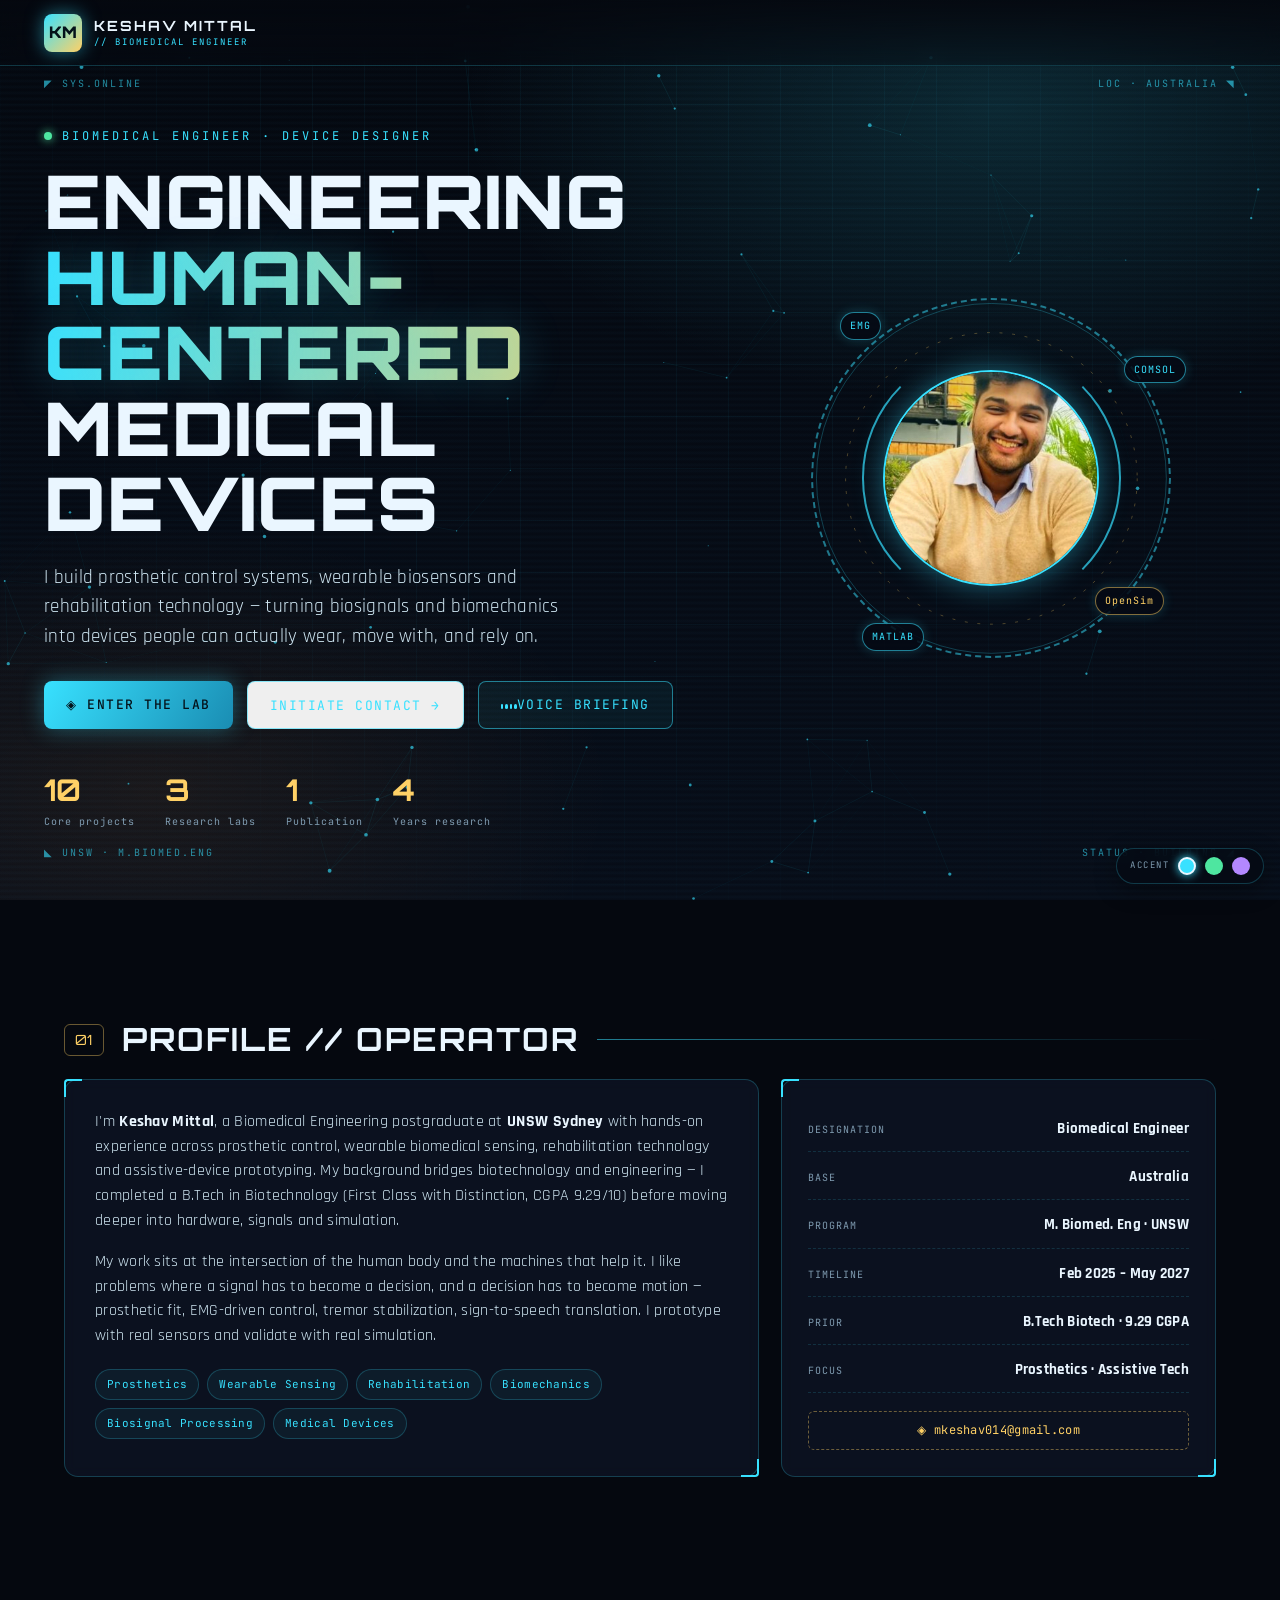
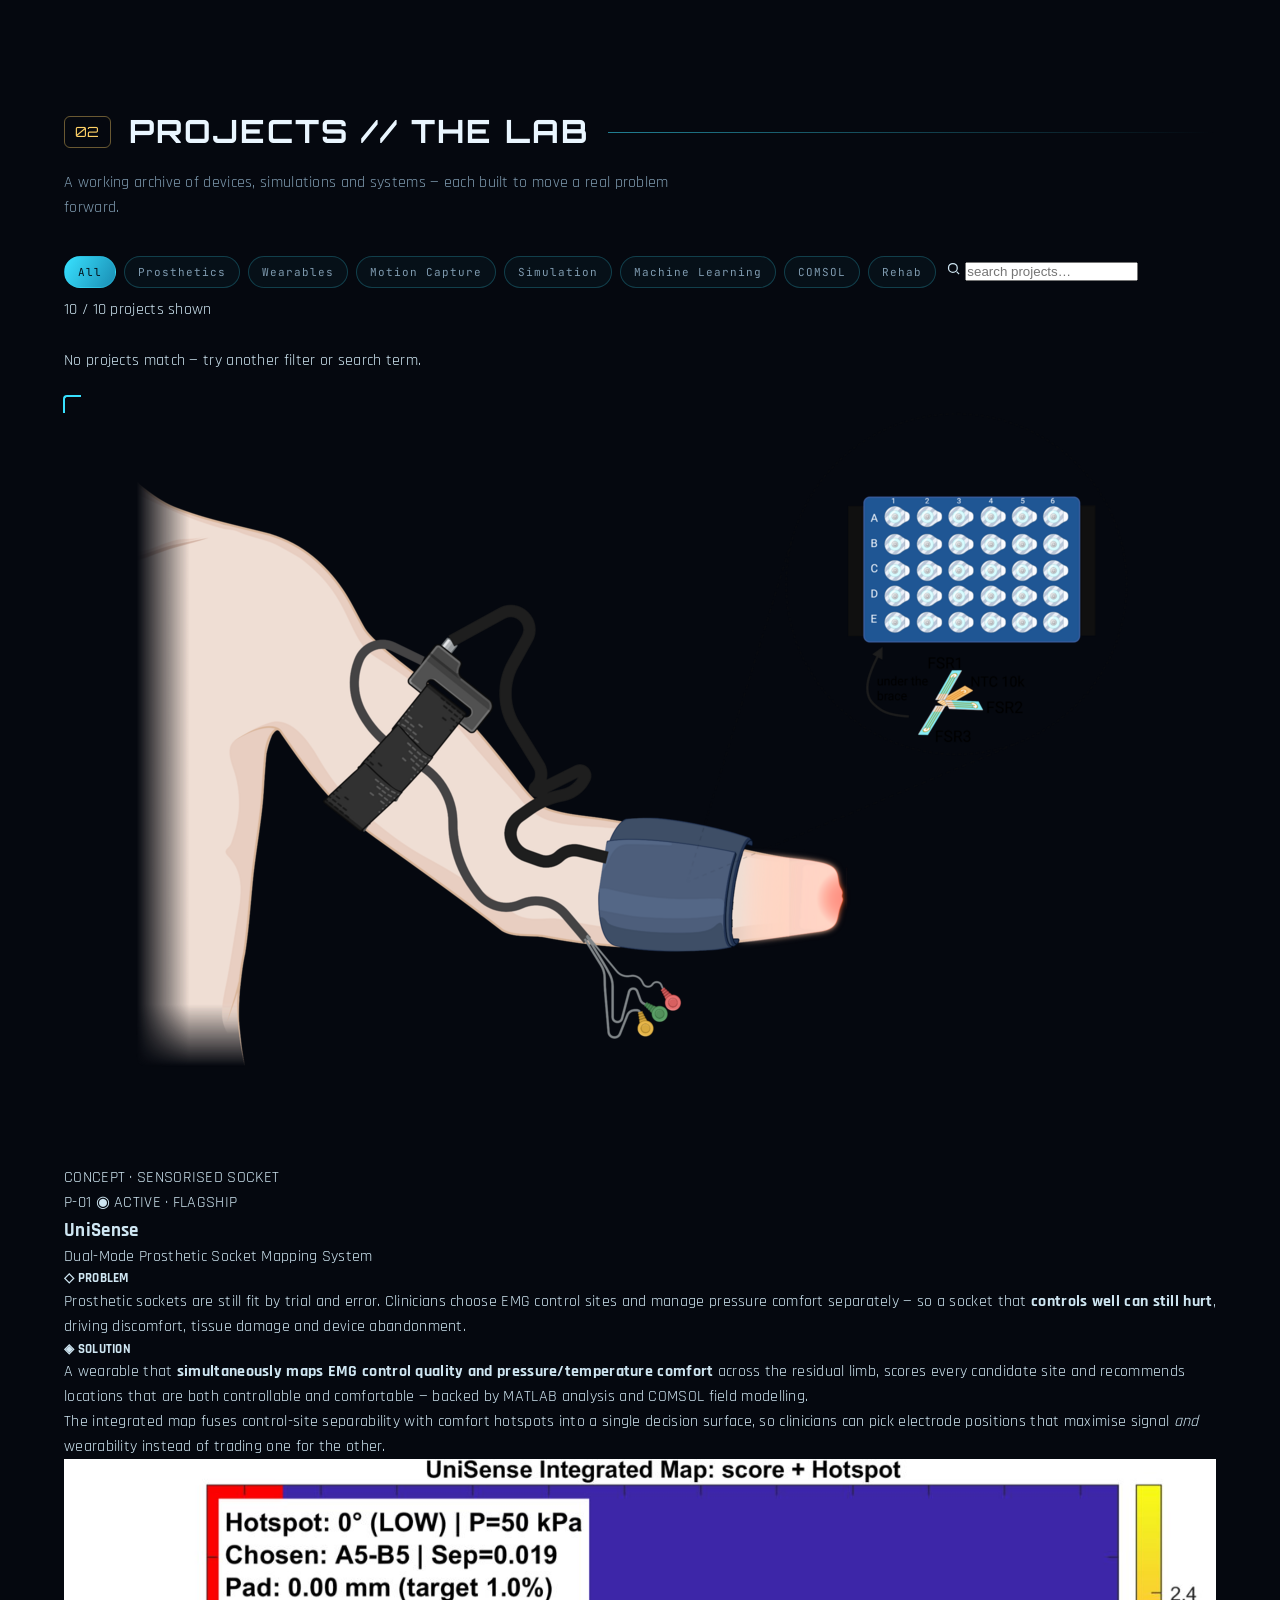
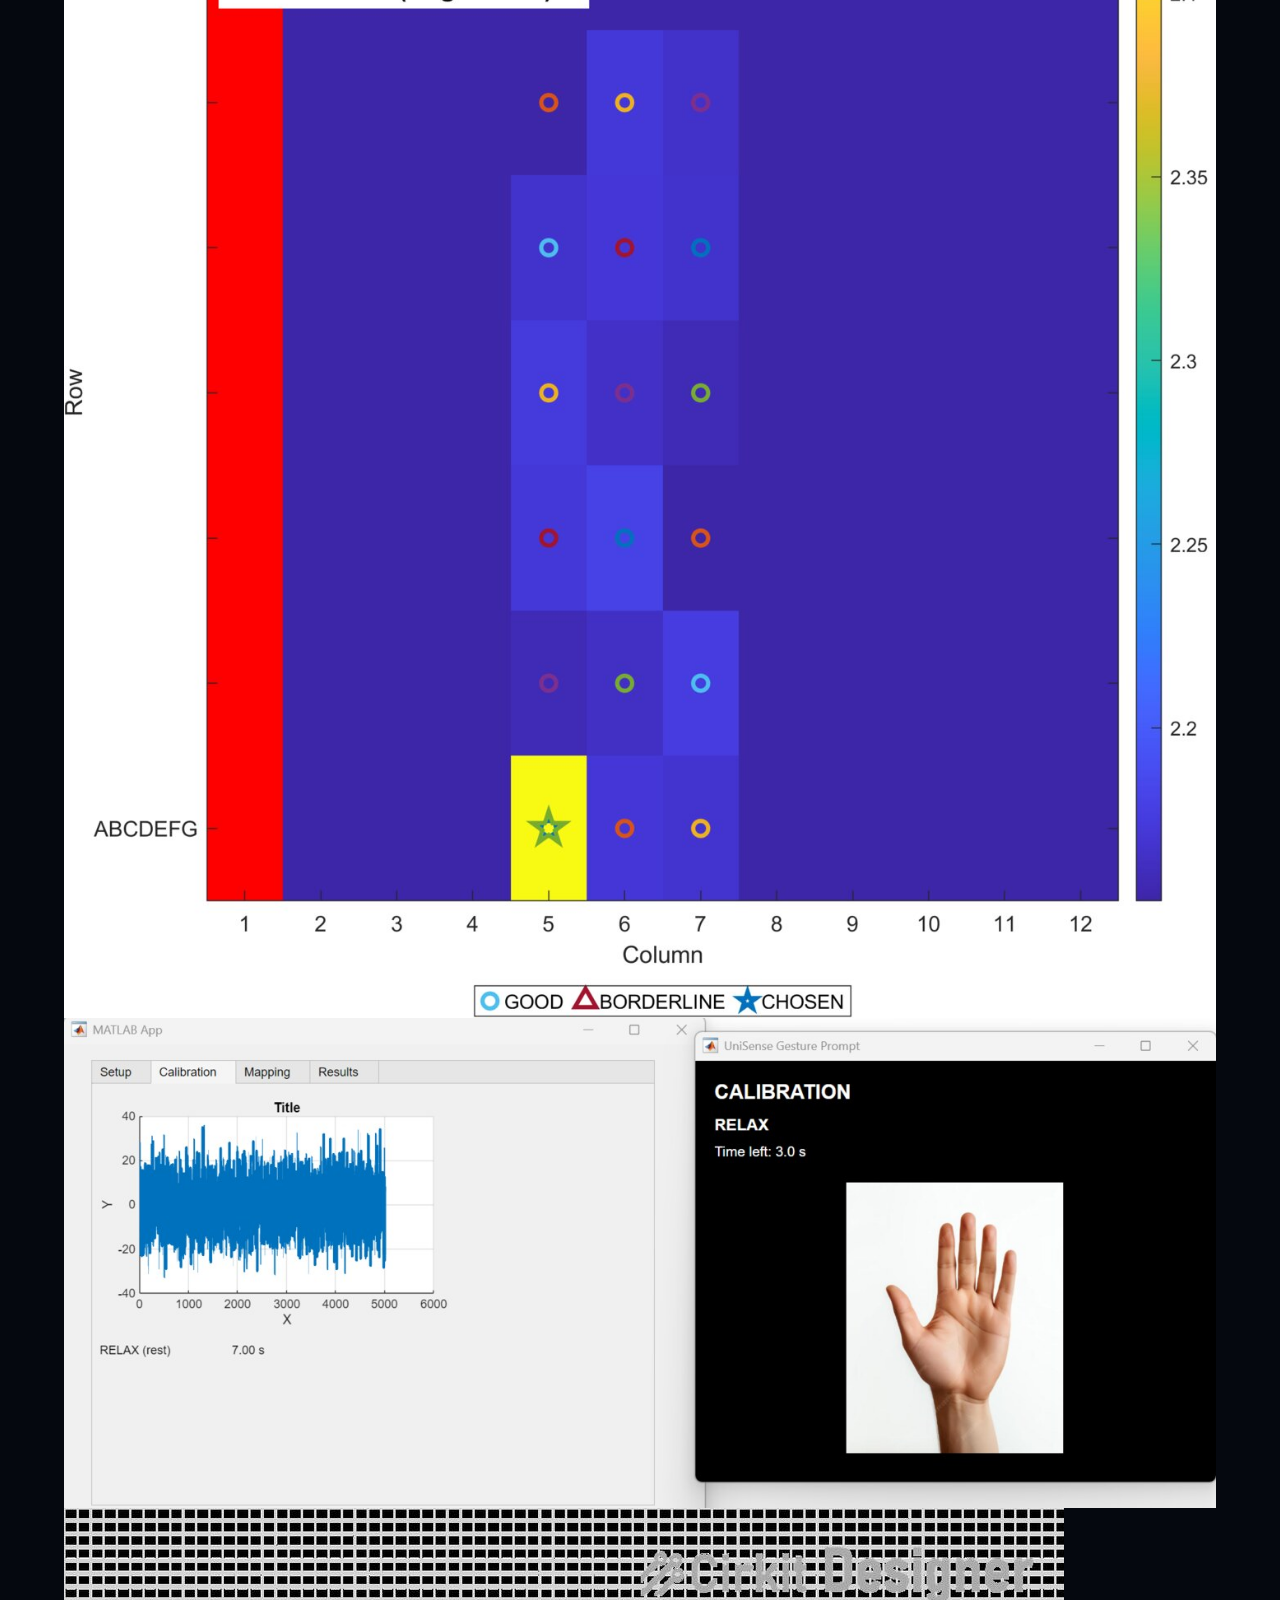
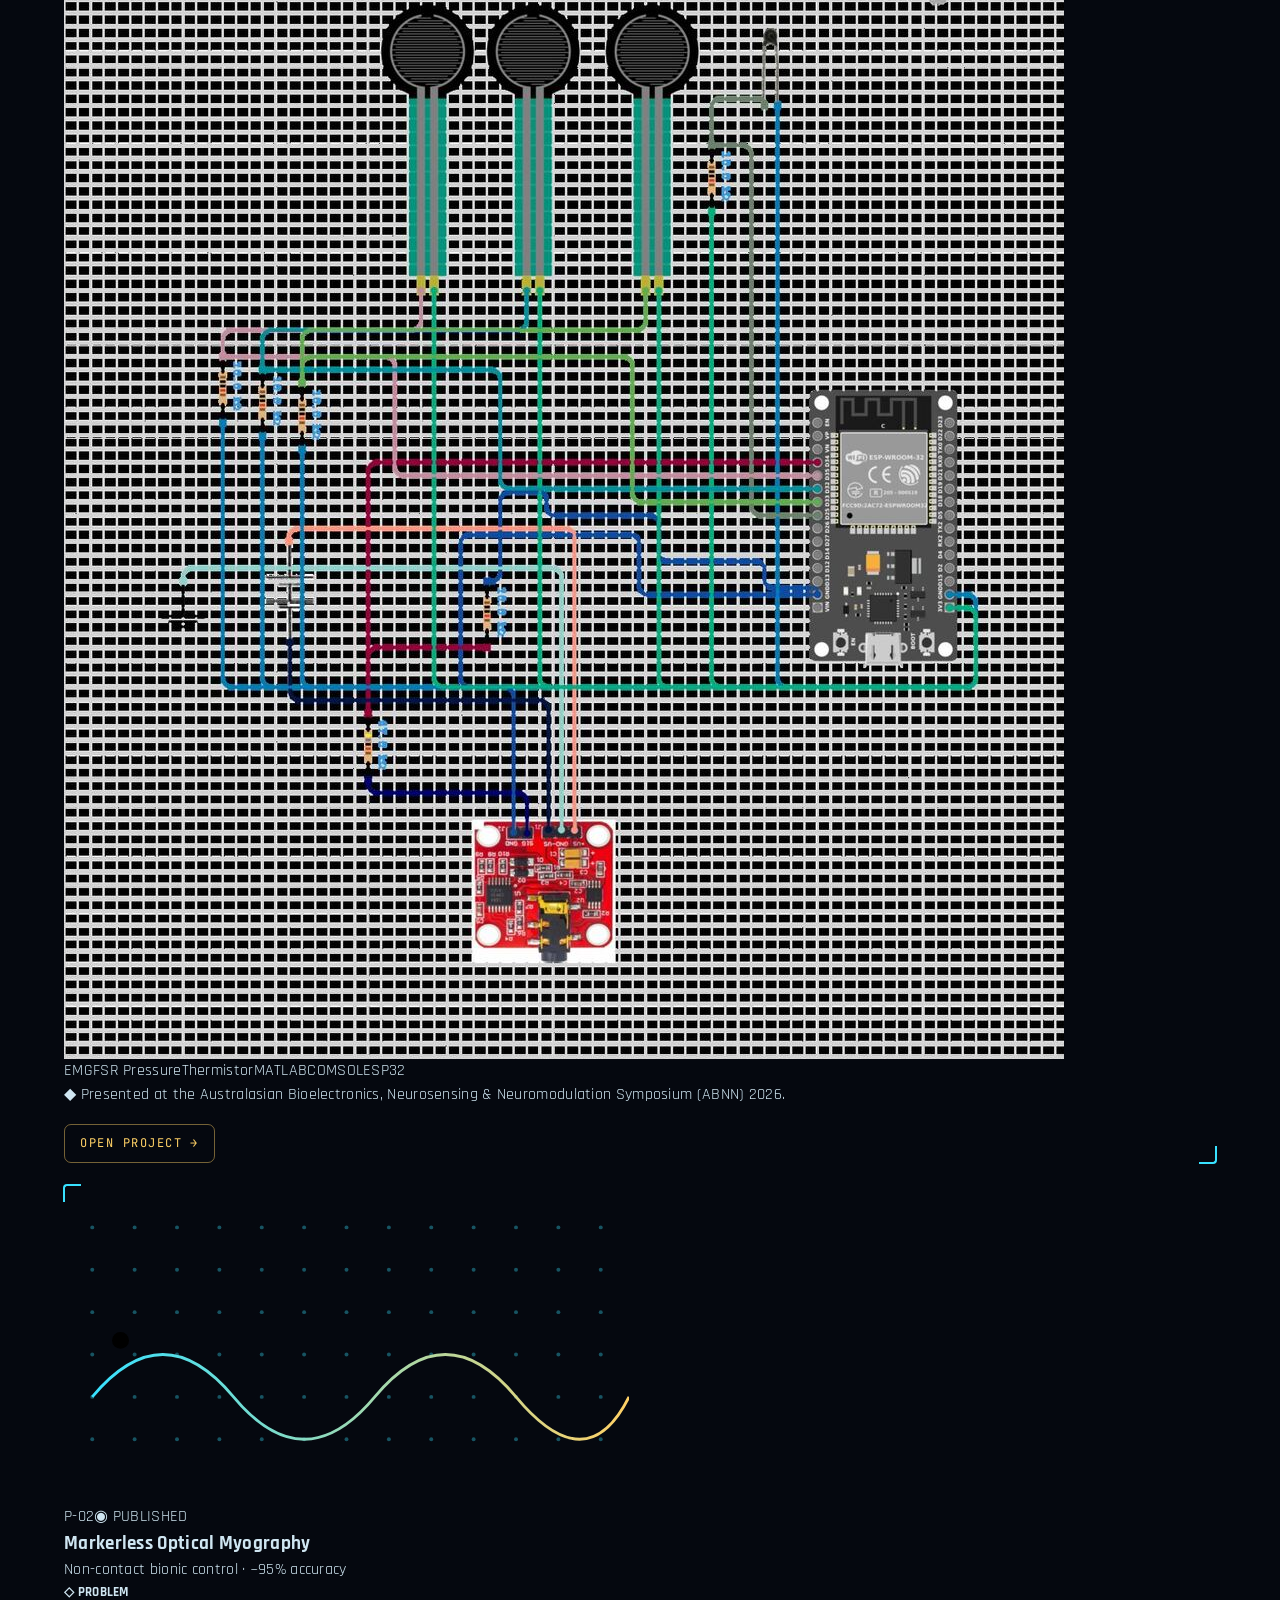
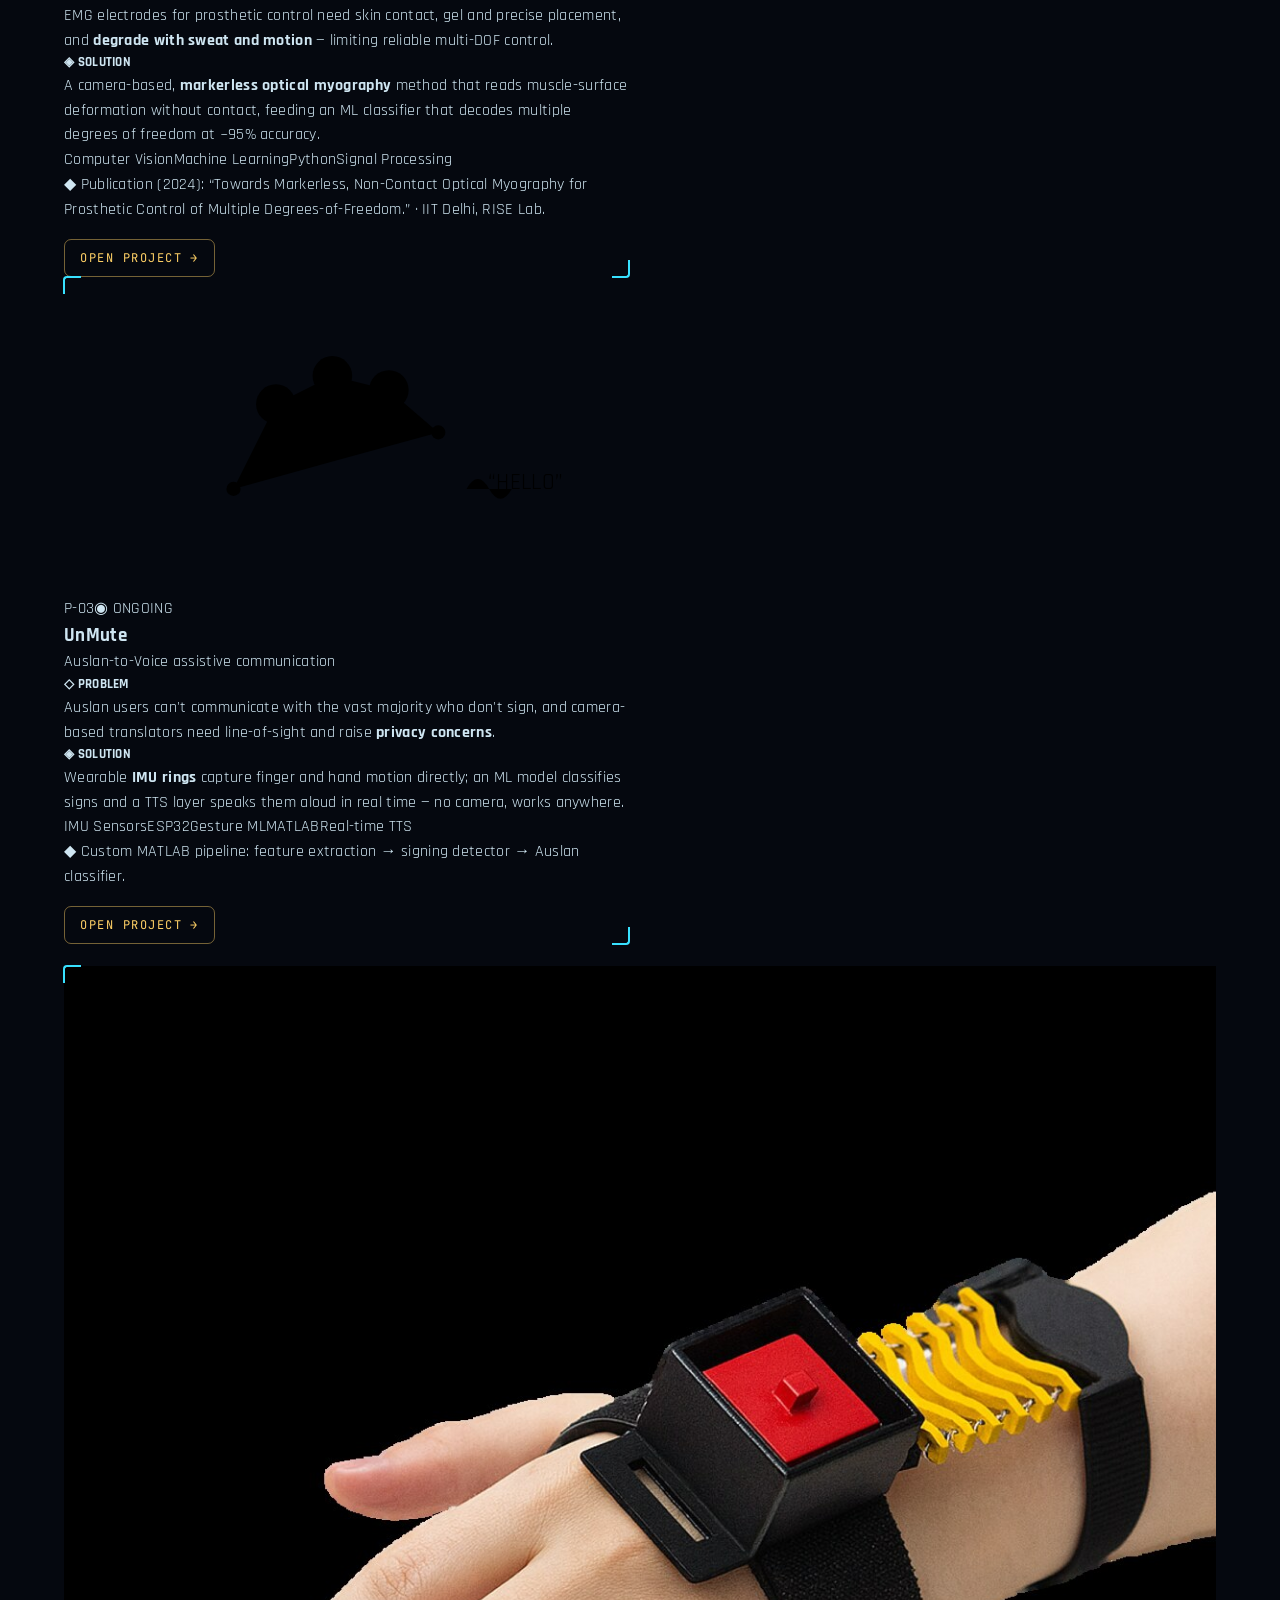
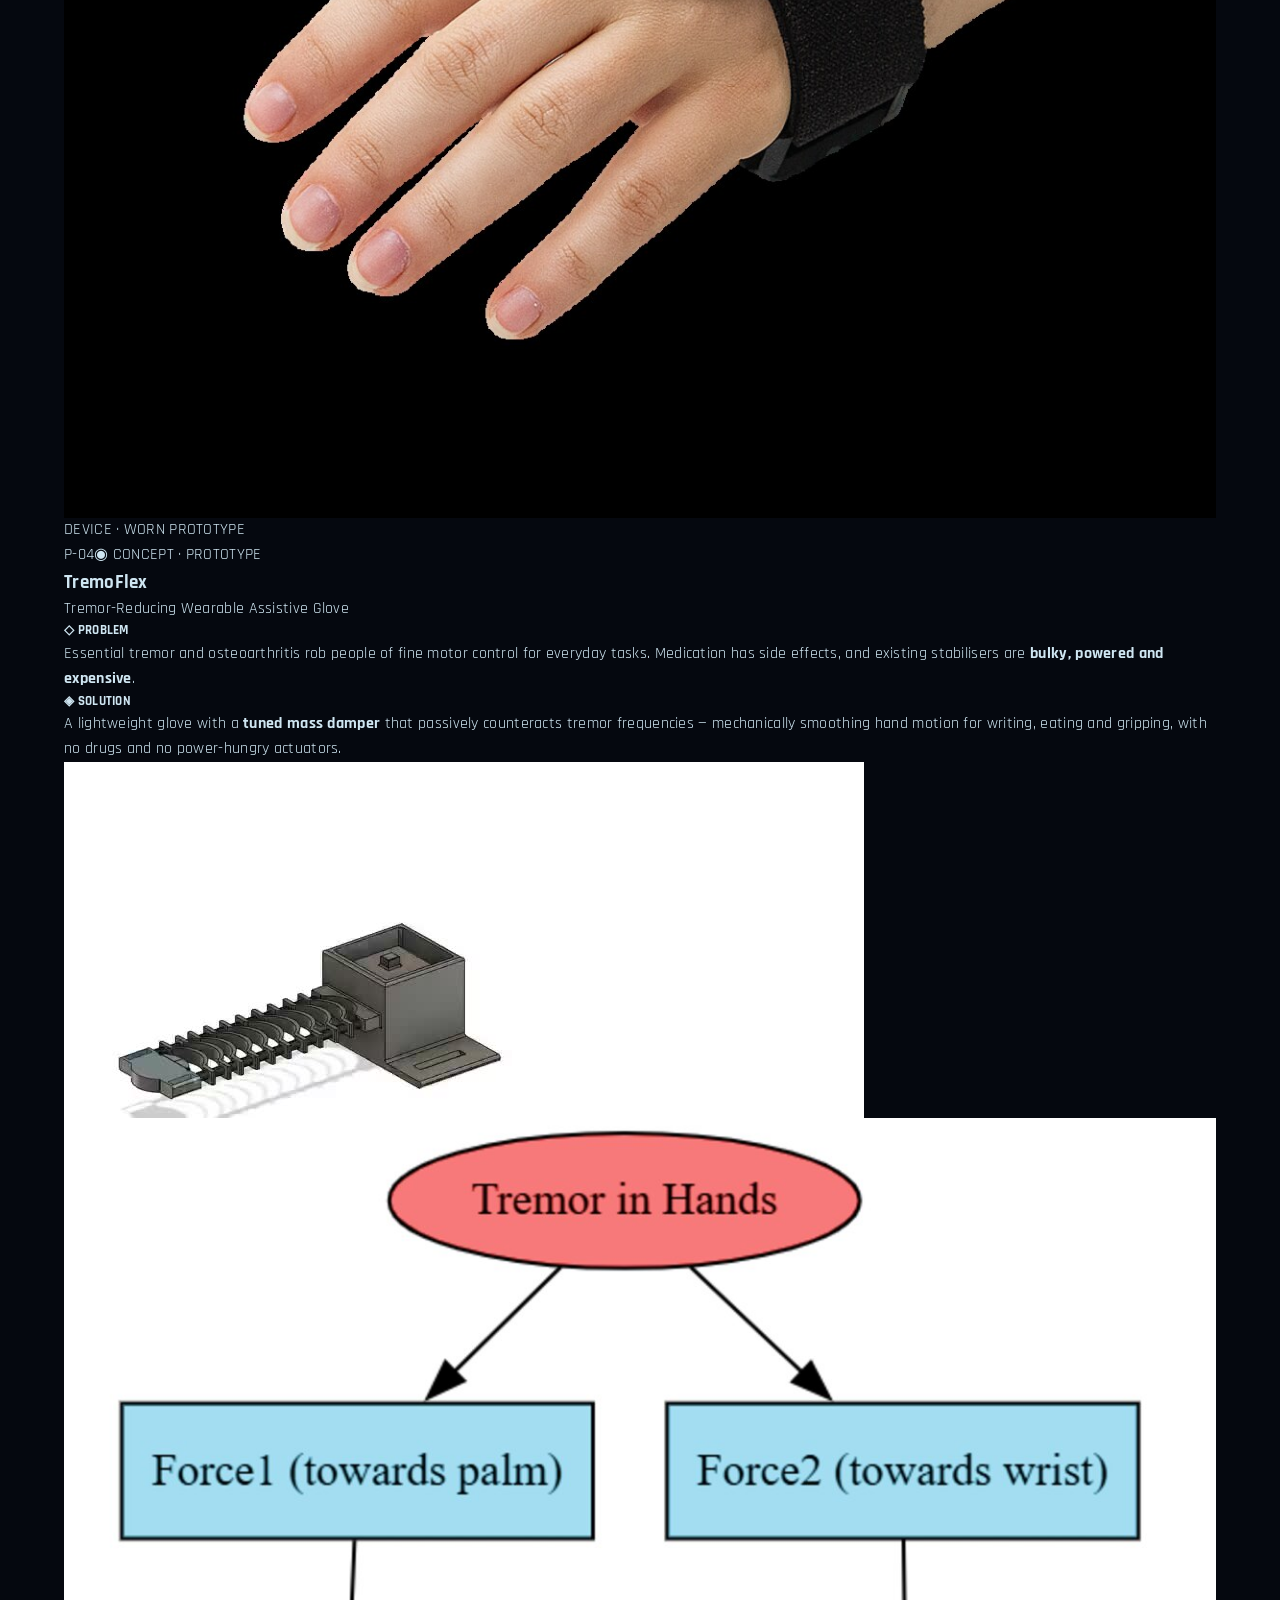
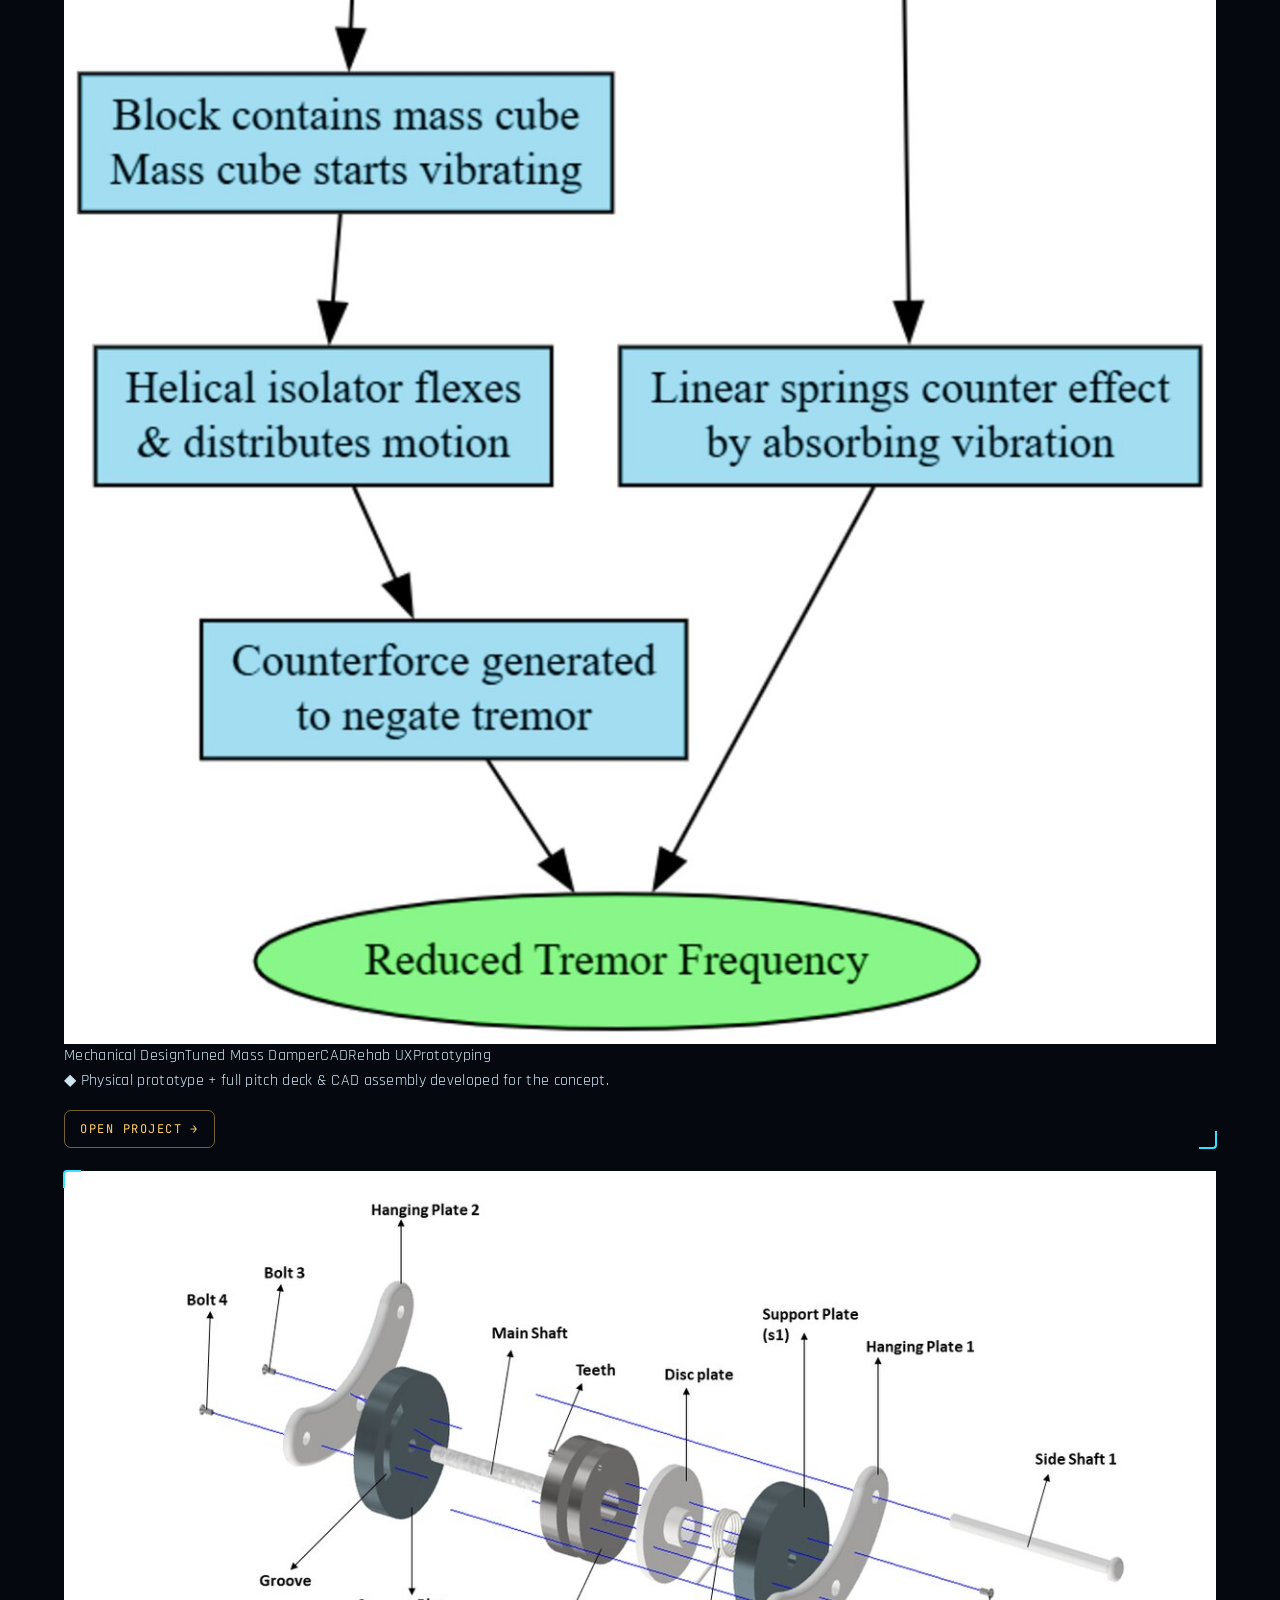
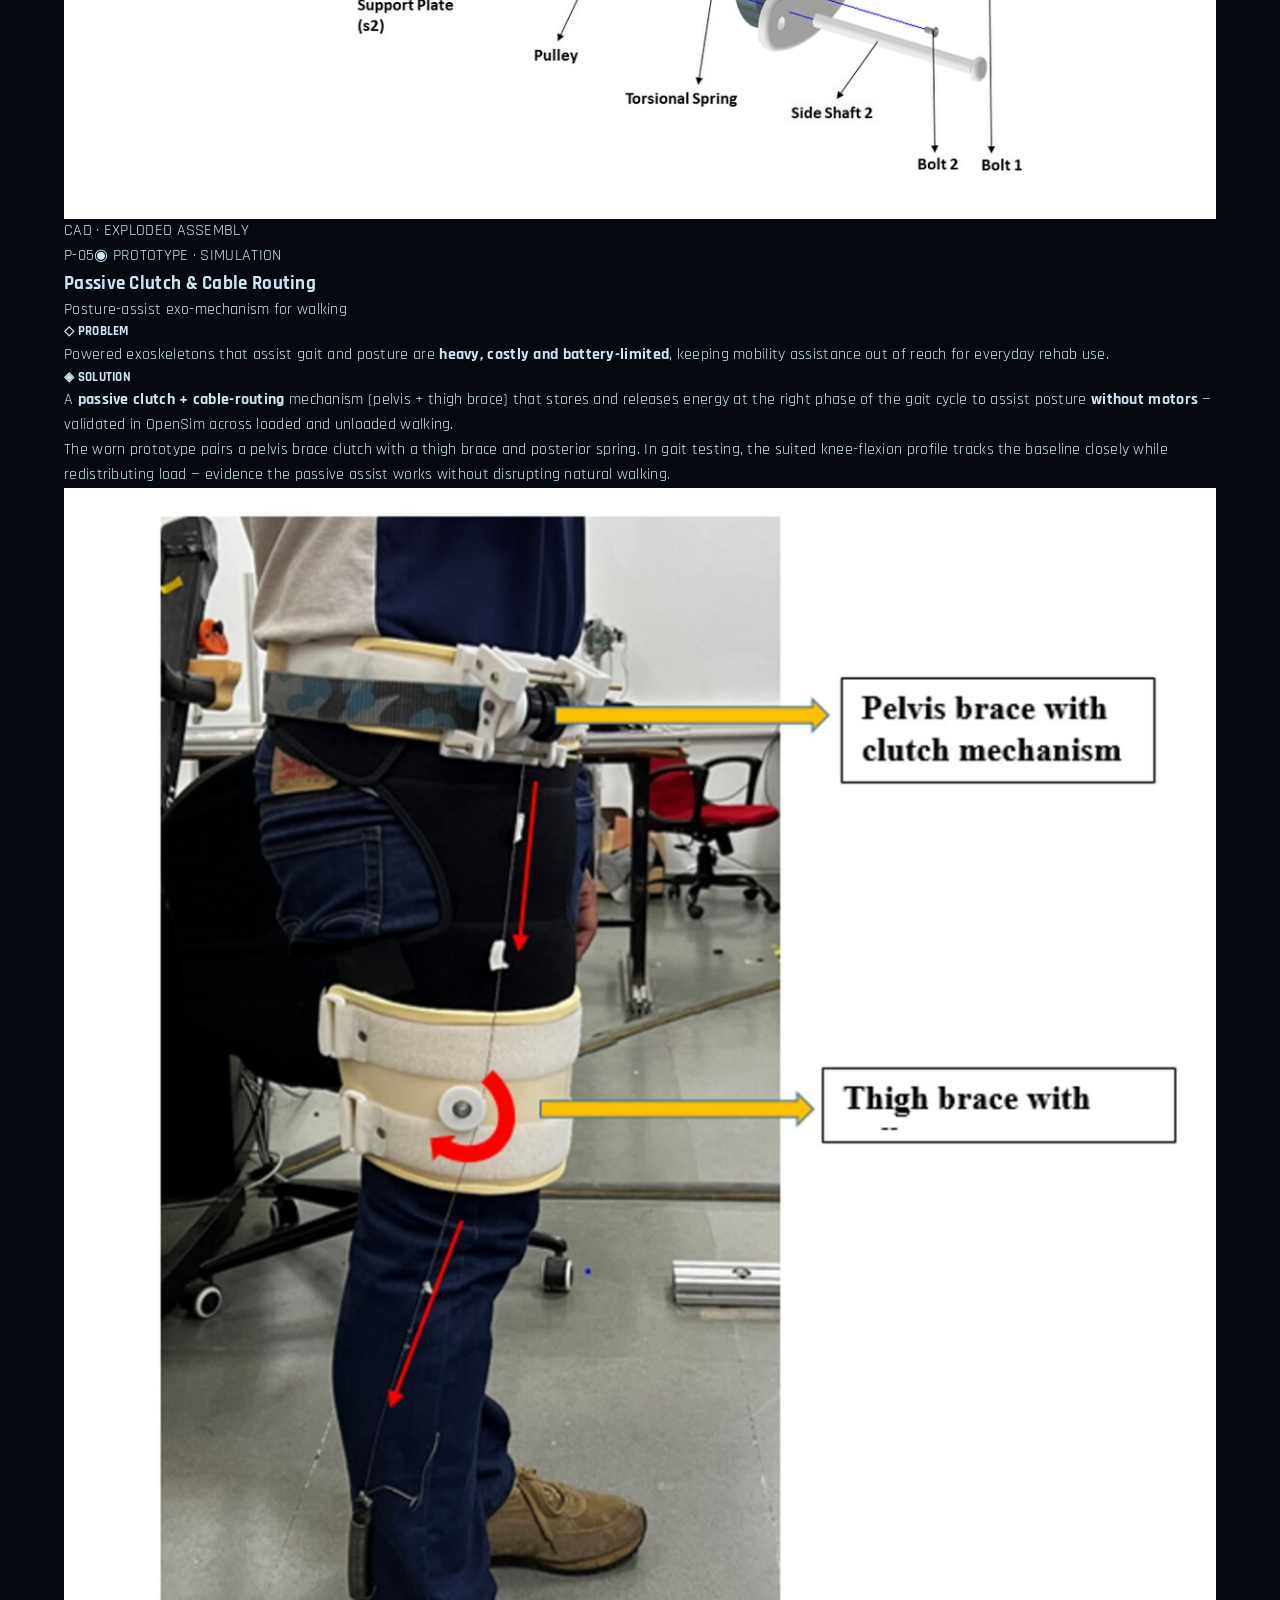
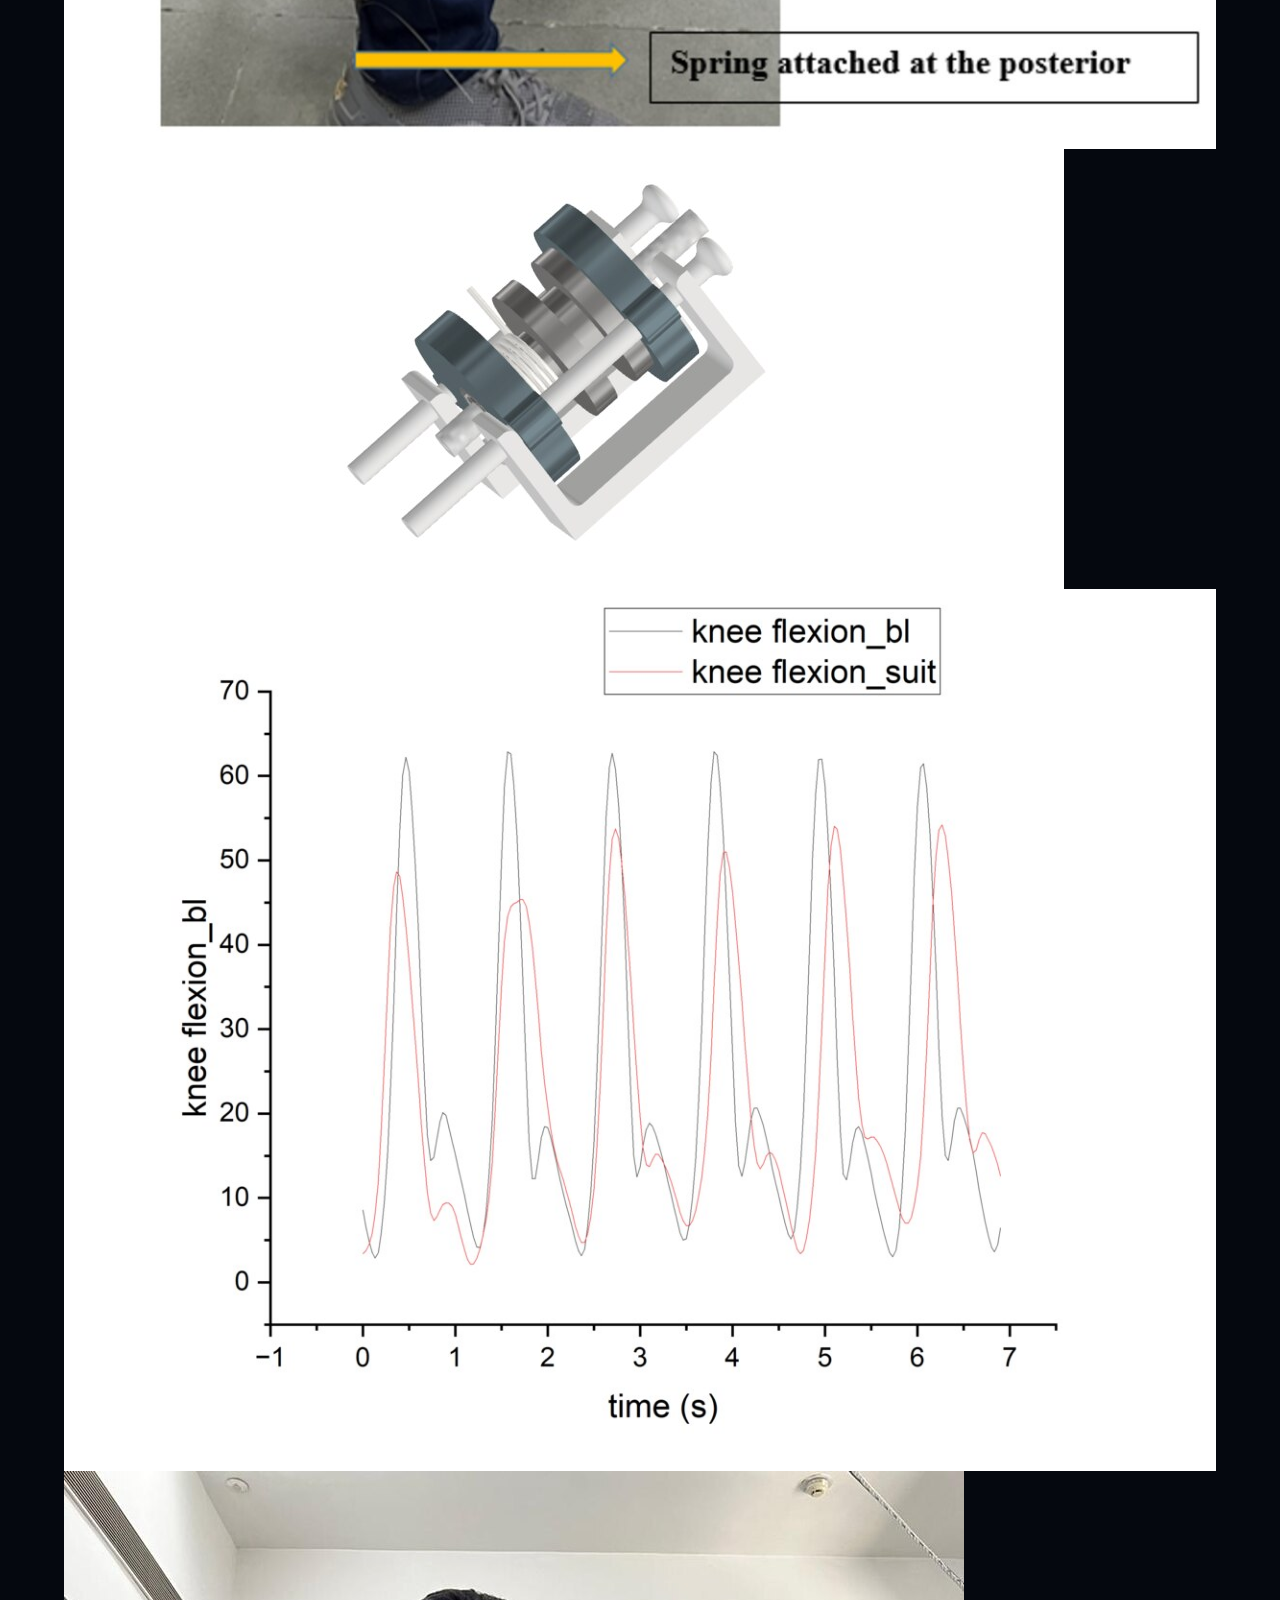
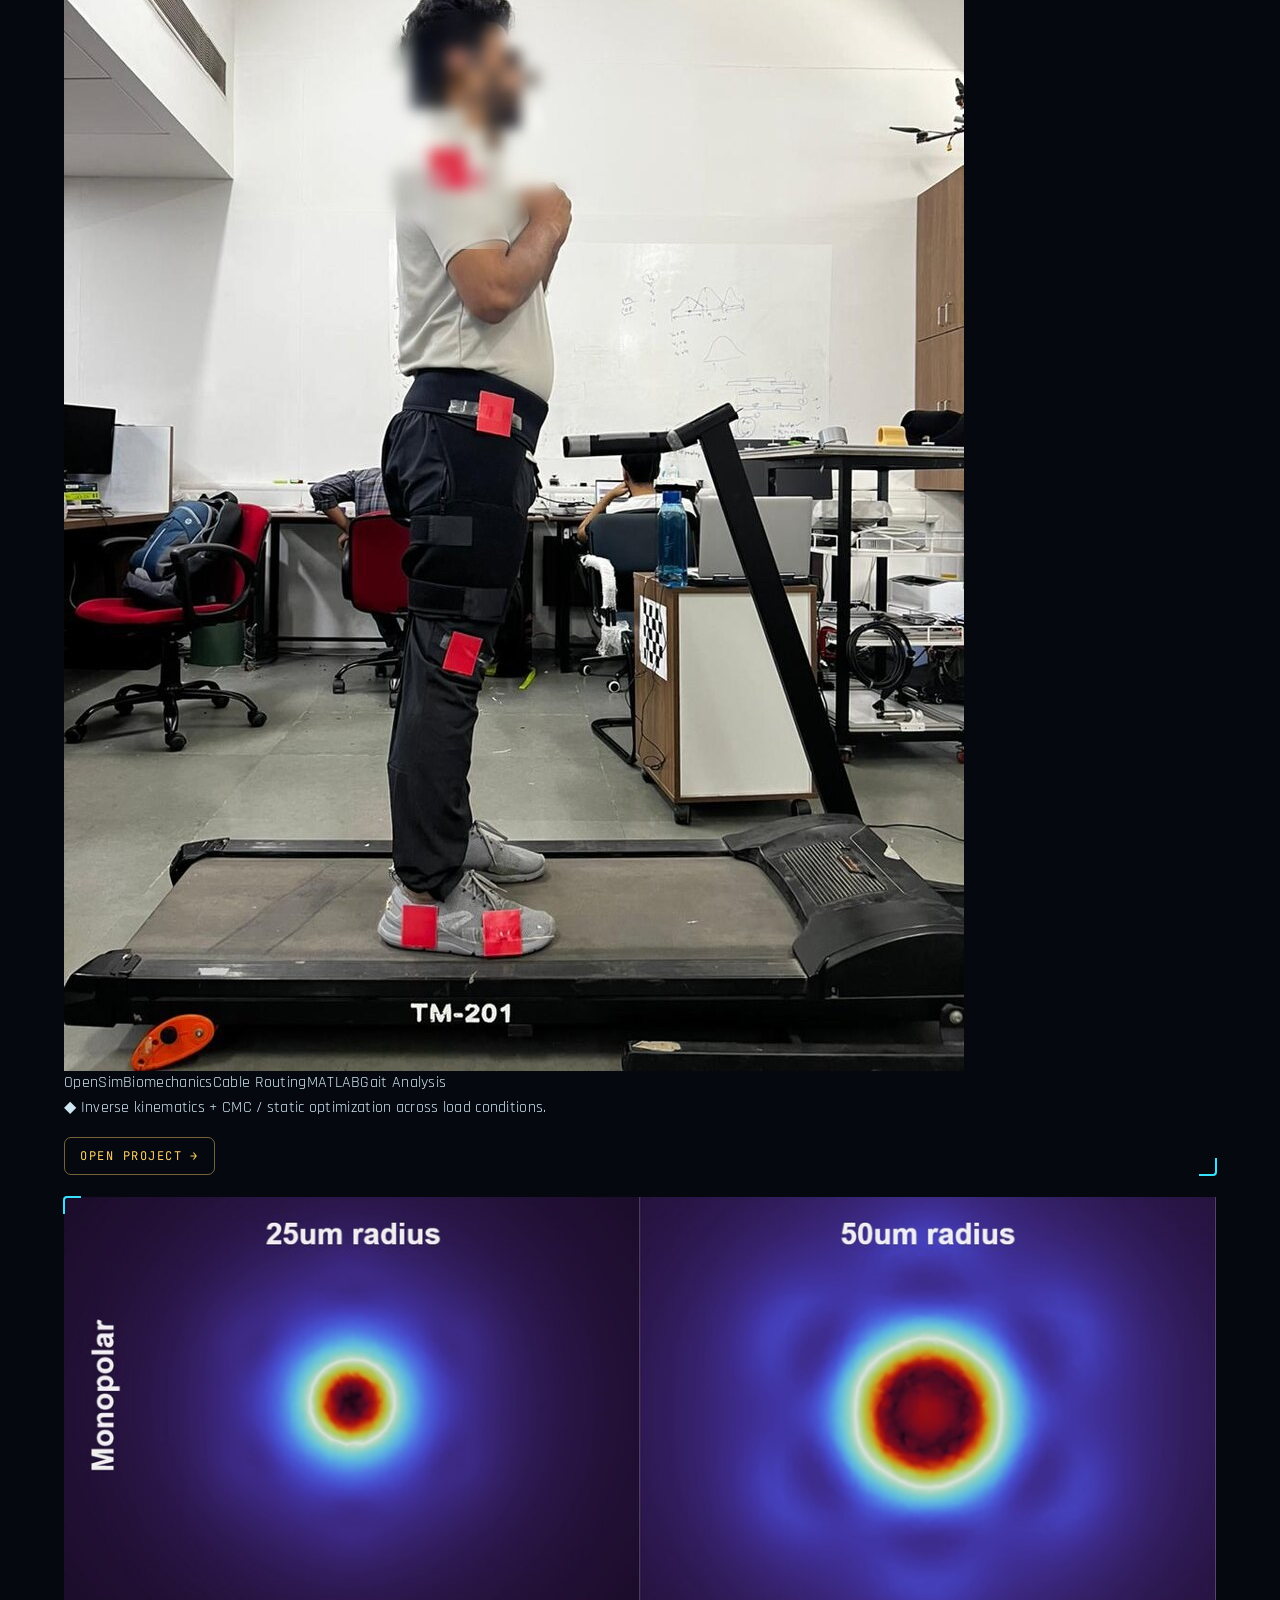
==== commit e5d780a6: "Add files via upload" ====
--- a/index.html
+++ b/index.html
@@ -515,4 +515,112 @@
     <span class="sec-rule"></span>
   </div>
   <div class="skills-grid">
-    <+    <div class="panel skill-cat reveal">
+      <div class="panel-corners"></div>
+      <h4>◈ Engineering &amp; Simulation</h4>
+      <div class="bars">
+        <div class="bar" data-lv="92"><span>MATLAB</span><i></i></div>
+        <div class="bar" data-lv="85"><span>COMSOL Multiphysics</span><i></i></div>
+        <div class="bar" data-lv="82"><span>OpenSim</span><i></i></div>
+        <div class="bar" data-lv="70"><span>AutoCAD</span><i></i></div>
+      </div>
+    </div>
+    <div class="panel skill-cat reveal">
+      <div class="panel-corners"></div>
+      <h4>◈ Programming &amp; Data</h4>
+      <div class="bars">
+        <div class="bar" data-lv="80"><span>Python / Biopython</span><i></i></div>
+        <div class="bar" data-lv="85"><span>Signal Processing</span><i></i></div>
+        <div class="bar" data-lv="78"><span>Data Analysis / ML</span><i></i></div>
+        <div class="bar" data-lv="60"><span>C / C++</span><i></i></div>
+      </div>
+    </div>
+    <div class="panel skill-cat reveal">
+      <div class="panel-corners"></div>
+      <h4>◈ Biomedical &amp; Hardware</h4>
+      <div class="bars">
+        <div class="bar" data-lv="88"><span>EMG Acquisition</span><i></i></div>
+        <div class="bar" data-lv="85"><span>Wearable Sensors</span><i></i></div>
+        <div class="bar" data-lv="80"><span>ESP32 · FSR · Thermistor</span><i></i></div>
+        <div class="bar" data-lv="82"><span>Biomedical Instrumentation</span><i></i></div>
+      </div>
+    </div>
+    <div class="panel skill-cat reveal">
+      <div class="panel-corners"></div>
+      <h4>◈ Design &amp; Research</h4>
+      <div class="bars">
+        <div class="bar" data-lv="88"><span>Medical Device Prototyping</span><i></i></div>
+        <div class="bar" data-lv="85"><span>Biomechanics</span><i></i></div>
+        <div class="bar" data-lv="86"><span>Prosthetics &amp; Rehab Tech</span><i></i></div>
+        <div class="bar" data-lv="84"><span>Technical Writing</span><i></i></div>
+      </div>
+    </div>
+  </div>
+</section>
+
+<!-- ===== CONTACT ===== -->
+<section class="section contact" id="contact">
+  <div class="sec-head">
+    <span class="sec-index">05</span>
+    <h2>CONTACT // OPEN CHANNEL</h2>
+    <span class="sec-rule"></span>
+  </div>
+  <div class="contact-inner panel reveal">
+    <div class="panel-corners"></div>
+    <div class="reactor small mono"><span></span><span></span><span></span><i></i></div>
+    <h3>Let's build something that helps people move.</h3>
+    <p>Open to biomedical engineering, prosthetics, wearable and rehab-tech collaborations, research and roles.</p>
+    <div class="contact-links">
+      <a href="mailto:mkeshav014@gmail.com" class="btn btn-primary">✉ mkeshav014@gmail.com</a>
+      <a href="https://www.linkedin.com/in/keshav-mittal-82a43b1b3/" target="_blank" rel="noopener" class="btn btn-ghost">in · LinkedIn</a>
+      <a href="tel:+61451466933" class="btn btn-ghost">☎ +61 451 466 933</a>
+      <a href="resume/Keshav_Mittal_Resume.pdf" target="_blank" class="btn btn-ghost">⤓ Download Résumé</a>
+    </div>
+  </div>
+</section>
+
+</main>
+
+<footer class="footer">
+  <span>© <span id="yr"></span> KESHAV MITTAL</span>
+  <span class="foot-mid">// ENGINEERED FOR HUMANS · BUILT IN SYDNEY</span>
+  <span class="foot-blink">◉ SYSTEM NOMINAL</span>
+</footer>
+
+<!-- THEME SWITCHER -->
+<div class="theme-dock" role="group" aria-label="Accent theme">
+  <span>ACCENT</span>
+  <button class="theme-dot t-cyan active" data-theme="cyan" aria-label="Cyan accent"></button>
+  <button class="theme-dot t-emerald" data-theme="emerald" aria-label="Emerald accent"></button>
+  <button class="theme-dot t-violet" data-theme="violet" aria-label="Violet accent"></button>
+</div>
+
+<!-- CONTACT MODAL -->
+<div class="cmodal" id="contactModal" aria-hidden="true">
+  <div class="cmodal-box">
+    <button class="cmodal-close" id="contactClose" aria-label="close">✕</button>
+    <div class="reactor small mono"><span></span><span></span><span></span><i></i></div>
+    <h3>OPEN CHANNEL</h3>
+    <p>Pick a channel to reach me.</p>
+    <div class="cmodal-opts">
+      <a class="cmodal-opt" href="mailto:mkeshav014@gmail.com">
+        <span class="cmodal-ic"><svg viewBox="0 0 24 24" width="26" height="26" fill="none" stroke="currentColor" stroke-width="1.7"><rect x="2.5" y="4.5" width="19" height="15" rx="2"/><path d="M3 6l9 6 9-6"/></svg></span>
+        <b>Email</b><small>mkeshav014@gmail.com</small>
+      </a>
+      <a class="cmodal-opt" href="https://www.linkedin.com/in/keshav-mittal-82a43b1b3/" target="_blank" rel="noopener">
+        <span class="cmodal-ic"><svg viewBox="0 0 24 24" width="26" height="26" fill="currentColor"><path d="M4.98 3.5A2.5 2.5 0 1 0 5 8.5a2.5 2.5 0 0 0-.02-5zM3 9h4v12H3zM9 9h3.8v1.7h.05c.53-1 1.83-2.05 3.77-2.05 4.03 0 4.78 2.65 4.78 6.1V21h-4v-5.4c0-1.29-.02-2.95-1.8-2.95-1.8 0-2.08 1.4-2.08 2.86V21H9z"/></svg></span>
+        <b>LinkedIn</b><small>View profile →</small>
+      </a>
+      <a class="cmodal-opt" href="tel:+61451466933">
+        <span class="cmodal-ic"><svg viewBox="0 0 24 24" width="26" height="26" fill="none" stroke="currentColor" stroke-width="1.7"><path d="M5 3.5h3l1.5 4.5-2 1.5a12 12 0 0 0 5 5l1.5-2 4.5 1.5v3a2 2 0 0 1-2.2 2A16.5 16.5 0 0 1 3 5.7 2 2 0 0 1 5 3.5z"/></svg></span>
+        <b>Call</b><small>+61 451 466 933</small>
+      </a>
+    </div>
+  </div>
+</div>
+
+<audio id="briefingAudio" src="assets/audio/briefing.mp3" preload="none"></audio>
+
+<script src="js/main.js"></script>
+</body>
+</html>
